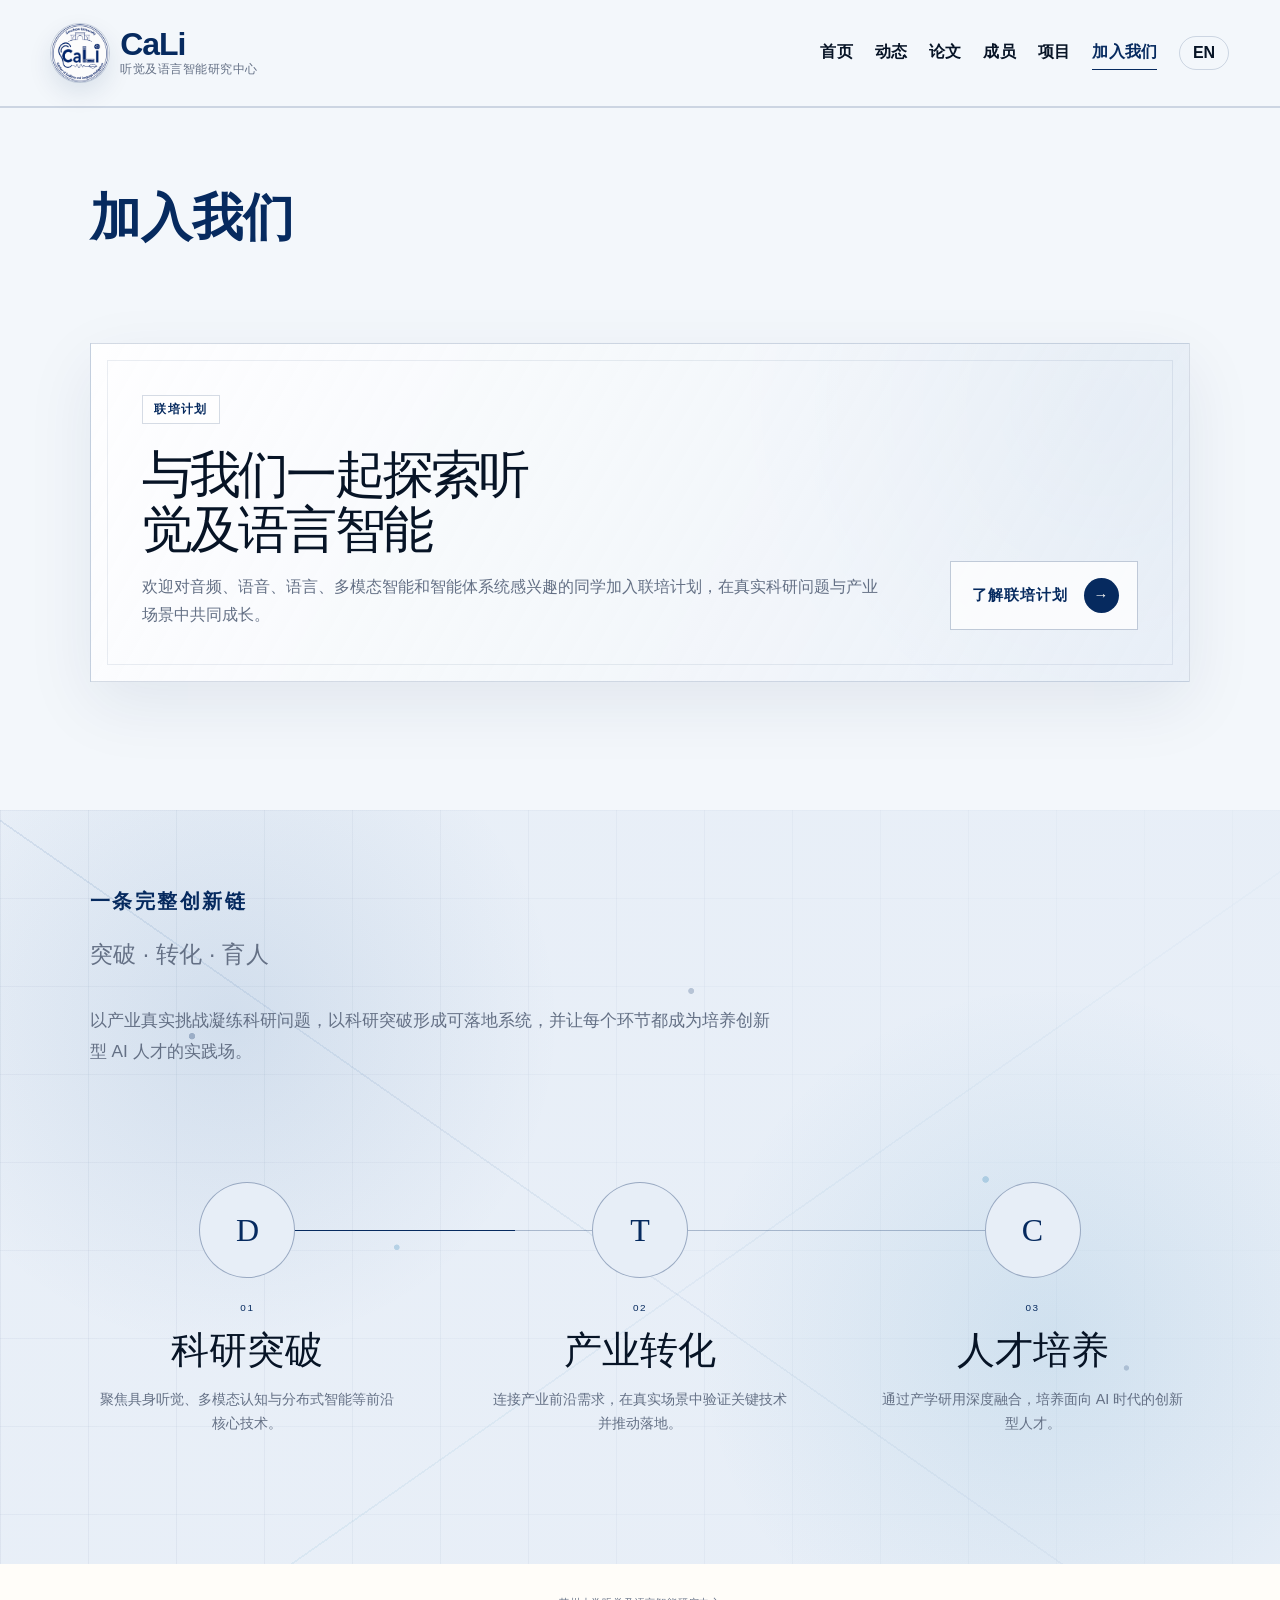
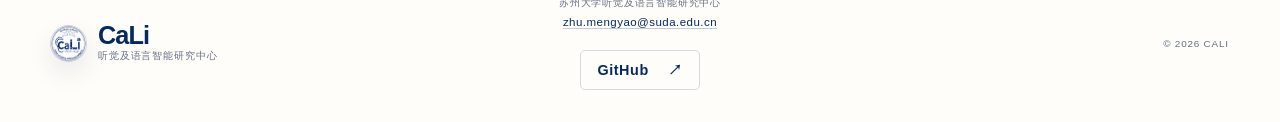
==== join.html @ c1a10d8d "Add files via upload Update CaLi website content and layout." ====
<!doctype html>
<html lang="zh-CN">
  <head>
    <meta charset="UTF-8" />
    <meta name="viewport" content="width=device-width, initial-scale=1.0" />
    <meta
      name="description"
      content="苏州大学听觉及语言智能研究中心，聚焦声音、听觉、语音、知识与认知的智能融合，建设创新科研与人才培养基地。"
    />
    <meta name="theme-color" content="#062a5f" />
    <meta property="og:title" content="CaLi | 苏州大学听觉及语言智能研究中心" />
    <meta
      property="og:description"
      content="从声音到理解和认知。"
    />
    <title>加入我们 | CaLi</title>
    <link rel="icon" type="image/png" href="assets/cali-center-logo-20260702.png" />
    <link rel="stylesheet" href="styles.css?v=20261102-join-aligned" />
    <script src="script.js?v=20261102-papers-page" defer></script>
  </head>
  <body class="content-page">
    <a class="skip-link" href="#main">Skip to content</a>

    <header class="site-header" id="top">
      <a class="brand" href="index.html" aria-label="CaLi home">
        <img class="brand-logo" src="assets/cali-center-logo-20260702.png" alt="CaLi logo" />
        <span>
          <strong>CaLi</strong>
          <small data-i18n="brand.affiliation">听觉及语言智能研究中心</small>
        </span>
      </a>

      <button class="menu-toggle" type="button" aria-expanded="false" aria-controls="site-nav">
        <span></span><span></span>
        <span class="sr-only">Open menu</span>
      </button>

      <nav class="site-nav" id="site-nav" aria-label="Primary navigation">
<a href="index.html" data-i18n="nav.home">首页</a>
<a href="news.html" data-i18n="nav.news">动态</a>
<a href="papers.html" data-i18n="nav.papers">论文</a>
<a href="members.html" data-i18n="nav.team">成员</a>
<a href="projects.html" data-i18n="nav.projects">项目</a>
<a href="join.html" aria-current="page" data-i18n="nav.partners">加入我们</a>
<button class="language-toggle" type="button" aria-label="Switch to English">EN</button></nav>
    </header>

    <main id="main">
<section class="partners join section" id="partners" aria-labelledby="join-title">
        <div class="section-heading join-page-heading"><h1 id="join-title" data-i18n="nav.partners">加入我们</h1></div>

        <div class="join-card reveal">
          <div>
            <span class="join-label" data-i18n="partners.label">联培计划</span>
            <h3 data-i18n="partners.name">与我们一起探索听觉及语言智能</h3>
            <p data-i18n="partners.body">欢迎对音频、语音、语言、多模态智能和智能体系统感兴趣的同学加入联培计划，在真实科研问题与产业场景中共同成长。</p>
          </div>
          <a class="join-button" href="joint-training.html">
            <span data-i18n="partners.cta">了解联培计划</span>
            <i aria-hidden="true">→</i>
          </a>
        </div>
      </section>
    <section class="approach section" id="approach">
        <div class="approach-intro join-approach-intro">
          
          <div>
            <p class="section-kicker reveal" data-i18n="approach.kicker">一条完整创新链</p>
            <h2 class="reveal" data-i18n="approach.title">突破 · 转化 · 育人</h2>
            <p class="reveal" data-i18n="approach.body">
              以产业真实挑战凝练科研问题，以科研突破形成可落地系统，并让每个环节都成为培养创新型 AI 人才的实践场。
            </p>
          </div>
        </div>

        <div class="process" aria-label="Research approach">
          <div class="process-line" aria-hidden="true"><span></span></div>
          <article class="process-step reveal">
            <div class="step-marker">D</div>
            <p>01</p>
            <h3 data-i18n="approach.step1Title">科研突破</h3>
            <span data-i18n="approach.step1Body">聚焦具身听觉、多模态认知与分布式智能等前沿核心技术。</span>
          </article>
          <article class="process-step reveal">
            <div class="step-marker">T</div>
            <p>02</p>
            <h3 data-i18n="approach.step2Title">产业转化</h3>
            <span data-i18n="approach.step2Body">连接产业前沿需求，在真实场景中验证关键技术并推动落地。</span>
          </article>
          <article class="process-step reveal">
            <div class="step-marker">C</div>
            <p>03</p>
            <h3 data-i18n="approach.step3Title">人才培养</h3>
            <span data-i18n="approach.step3Body">通过产学研用深度融合，培养面向 AI 时代的创新型人才。</span>
          </article>
        </div>
      </section>

      
</main>

    <footer class="site-footer">
      <a class="brand footer-brand" href="index.html" aria-label="CaLi home">
        <img class="brand-logo" src="assets/cali-center-logo-20260702.png" alt="CaLi logo" />
        <span><strong>CaLi</strong><small data-i18n="brand.affiliation">听觉及语言智能研究中心</small></span>
      </a>
      <div class="footer-contact">
        <p data-i18n="footer.copy">苏州大学听觉及语言智能研究中心</p>
        <a href="mailto:zhu.mengyao@suda.edu.cn">zhu.mengyao@suda.edu.cn</a>
        <div class="footer-social"><a class="footer-github" href="https://github.com/CaLi-Suda" target="_blank" rel="noopener noreferrer">GitHub <span aria-hidden="true">↗</span></a></div>
      </div>
      <p>© <span id="year"></span> CaLi</p>
    </footer>
  </body>
</html>
---- styles.css ----
:root {
  --ink: #071426;
  --muted: #647085;
  --paper: #f3f7fb;
  --paper-deep: #e7eef7;
  --white: #fffdf9;
  --suda: #062a5f;
  --suda-bright: #0b4a8f;
  --line: rgba(6, 42, 95, 0.16);
  --brand-font: "Arial Black", "Aptos Black", "Avenir Next Heavy", "Microsoft YaHei UI", "Microsoft YaHei", sans-serif;
  --display: "Iowan Old Style", "Palatino Linotype", "Book Antiqua", Palatino, "Noto Serif SC", serif;
  --sans: Inter, "Avenir Next", Avenir, "Noto Sans SC", "Microsoft YaHei", sans-serif;
}

* {
  box-sizing: border-box;
}

html {
  scroll-behavior: smooth;
}

body {
  margin: 0;
  overflow-x: hidden;
  color: var(--ink);
  background: var(--paper);
  font-family: var(--sans);
  -webkit-font-smoothing: antialiased;
}

body.menu-open {
  overflow: hidden;
}

a {
  color: inherit;
  text-decoration: none;
}

button,
a {
  -webkit-tap-highlight-color: transparent;
}

button {
  font: inherit;
}

.skip-link {
  position: fixed;
  z-index: 100;
  top: 1rem;
  left: 1rem;
  padding: 0.7rem 1rem;
  background: var(--white);
  transform: translateY(-200%);
}

.skip-link:focus {
  transform: translateY(0);
}

.sr-only {
  position: absolute;
  width: 1px;
  height: 1px;
  padding: 0;
  margin: -1px;
  overflow: hidden;
  clip: rect(0, 0, 0, 0);
  white-space: nowrap;
  border: 0;
}

.site-header {
  position: absolute;
  z-index: 20;
  top: 0;
  left: 0;
  display: flex;
  width: 100%;
  align-items: center;
  justify-content: space-between;
  padding: 1.5rem clamp(1.25rem, 4vw, 4.5rem);
}

.brand {
  display: inline-flex;
  align-items: center;
  gap: 0.72rem;
}

.brand-mark {
  width: 2.6rem;
  height: 2.6rem;
  fill: none;
  stroke: currentColor;
  stroke-width: 2.25;
  stroke-linecap: round;
}

.brand-logo {
  width: 2.85rem;
  height: 2.85rem;
  border-radius: 50%;
  object-fit: cover;
  box-shadow:
    0 0 0 1px rgba(6, 42, 95, 0.16),
    0 0.65rem 1.6rem rgba(6, 42, 95, 0.11);
}

.brand > span {
  display: flex;
  flex-direction: column;
  gap: 0.05rem;
}

.brand strong {
  color: var(--suda);
  font-family: var(--brand-font);
  font-size: 1.58rem;
  font-weight: 900;
  line-height: 1;
  letter-spacing: -0.035em;
}

.brand small {
  color: var(--muted);
  font-size: 0.62rem;
  letter-spacing: 0.09em;
  text-transform: uppercase;
}

.site-nav {
  display: flex;
  align-items: center;
  gap: clamp(0.85rem, 1.7vw, 1.75rem);
}

.site-nav a {
  position: relative;
  padding: 0.4rem 0;
  font-size: 0.78rem;
  letter-spacing: 0.08em;
  text-transform: uppercase;
}

.site-nav a::after {
  position: absolute;
  bottom: 0;
  left: 0;
  width: 100%;
  height: 1px;
  background: var(--suda);
  content: "";
  transform: scaleX(0);
  transform-origin: right;
  transition: transform 240ms ease;
}

.site-nav a:hover::after,
.site-nav a:focus-visible::after {
  transform: scaleX(1);
  transform-origin: left;
}

.language-toggle {
  min-width: 3.1rem;
  padding: 0.45rem 0.7rem;
  border: 1px solid var(--line);
  border-radius: 999px;
  color: var(--ink);
  background: transparent;
  cursor: pointer;
  font-size: 0.75rem;
  transition: background 180ms ease, color 180ms ease;
}

.language-toggle:hover {
  color: var(--white);
  background: var(--suda);
}

.menu-toggle {
  display: none;
  border: 0;
  background: transparent;
}

.hero {
  position: relative;
  display: grid;
  min-height: 100svh;
  grid-template-columns: minmax(0, 1.08fr) minmax(24rem, 0.92fr);
  align-items: center;
  gap: clamp(2rem, 5vw, 7rem);
  overflow: hidden;
  padding: 8.5rem clamp(1.25rem, 7vw, 8rem) 6rem;
}

.hero::before {
  position: absolute;
  inset: 0;
  z-index: -2;
  background:
    linear-gradient(90deg, transparent 49.9%, rgba(6, 42, 95, 0.065) 50%, transparent 50.1%),
    linear-gradient(rgba(6, 42, 95, 0.04) 1px, transparent 1px);
  background-size: 100% 100%, 100% 6rem;
  content: "";
}

.hero::after {
  position: absolute;
  z-index: -1;
  top: -22vw;
  right: -12vw;
  width: 65vw;
  height: 65vw;
  border-radius: 50%;
  background: radial-gradient(circle, rgba(6, 42, 95, 0.16), rgba(6, 42, 95, 0) 68%);
  content: "";
}

.eyebrow,
.section-kicker {
  margin: 0 0 1.3rem;
  color: var(--suda);
  font-size: 0.72rem;
  font-weight: 650;
  letter-spacing: 0.16em;
  line-height: 1.5;
  text-transform: uppercase;
}

.hero .eyebrow {
  max-width: 38rem;
  margin-bottom: 1.2rem;
  font-size: clamp(1.22rem, 1.6vw, 1.62rem);
  font-weight: 800;
  letter-spacing: 0.075em;
  text-transform: none;
}

html[lang="en"] .hero .eyebrow {
  max-width: 44rem;
  font-size: clamp(0.88rem, 1vw, 1.05rem);
  letter-spacing: 0.12em;
  text-transform: uppercase;
}

.hero h1 {
  max-width: 12ch;
  margin: 0;
  font-family: var(--display);
  font-size: clamp(4.3rem, 8.7vw, 9.5rem);
  font-weight: 400;
  letter-spacing: -0.058em;
  line-height: 0.82;
}

.hero h1 span,
.hero h1 em {
  display: block;
}

.hero h1 em {
  margin-left: 0.18em;
  color: var(--suda);
  font-weight: 400;
}

html[lang="zh-CN"] .hero h1 {
  max-width: 8.6em;
  font-family: "Noto Serif SC", "Songti SC", var(--display);
  font-size: clamp(3.85rem, 6.9vw, 7.8rem);
  letter-spacing: -0.08em;
  line-height: 1.03;
}

html[lang="zh-CN"] .hero h1 em {
  margin-left: 0.24em;
}

html[lang="en"] .hero h1 {
  max-width: 14ch;
  font-size: clamp(3.35rem, 6.6vw, 7.4rem);
}

.hero-intro {
  max-width: 40rem;
  margin: 2.2rem 0 0;
  color: var(--muted);
  font-family: var(--display);
  font-size: clamp(1.15rem, 1.6vw, 1.45rem);
  line-height: 1.6;
}

.hero-actions {
  display: flex;
  flex-wrap: wrap;
  gap: 0.8rem;
  margin-top: 2.4rem;
}

.button {
  display: inline-flex;
  min-height: 3.3rem;
  align-items: center;
  justify-content: space-between;
  gap: 2rem;
  padding: 0.8rem 1.2rem;
  border: 1px solid var(--suda);
  border-radius: 2px;
  font-size: 0.78rem;
  font-weight: 650;
  letter-spacing: 0.04em;
  transition: color 200ms ease, background 200ms ease, transform 200ms ease;
}

.button:hover {
  transform: translateY(-2px);
}

.button-primary {
  color: var(--white);
  background: var(--suda);
}

.button-primary:hover {
  background: var(--suda-bright);
}

.button-ghost {
  color: var(--suda);
}

.button-ghost:hover {
  color: var(--white);
  background: var(--suda);
}

.hero-visual {
  position: relative;
  aspect-ratio: 1;
  max-width: 43rem;
  border: 1px solid rgba(6, 42, 95, 0.2);
  border-radius: 50%;
  background:
    radial-gradient(circle at 48% 46%, rgba(255, 255, 255, 0.9) 0 28%, rgba(255, 255, 255, 0.15) 34%, transparent 58%),
    radial-gradient(circle at 50% 50%, rgba(6, 42, 95, 0.08), transparent 68%);
  box-shadow:
    inset 0 0 0 1px rgba(255, 255, 255, 0.62),
    0 2rem 5rem rgba(6, 42, 95, 0.12);
}

#sound-field {
  position: absolute;
  inset: -12%;
  width: 124%;
  height: 124%;
}

.visual-orbit {
  position: absolute;
  border: 1px solid rgba(6, 42, 95, 0.24);
  border-radius: 50%;
}

.orbit-one {
  inset: 15%;
  animation: orbit 18s linear infinite;
}

.orbit-one::after,
.orbit-two::after {
  position: absolute;
  top: 50%;
  left: -0.72rem;
  width: 1.35rem;
  height: 2px;
  border-radius: 999px;
  background: var(--suda);
  box-shadow: 0 0 0 0.32rem rgba(6, 42, 95, 0.08);
  content: "";
}

.orbit-two {
  inset: 30%;
  animation: orbit 12s linear infinite reverse;
}

.visual-core {
  position: absolute;
  inset: 31%;
  display: flex;
  align-items: center;
  justify-content: center;
  border-radius: 50%;
  overflow: hidden;
  color: var(--white);
  background: var(--white);
  box-shadow:
    0 1.5rem 4rem rgba(6, 42, 95, 0.22),
    0 0 0 0.45rem rgba(255, 255, 255, 0.72);
  flex-direction: column;
}

.visual-core img {
  width: 100%;
  height: 100%;
  border-radius: 50%;
  object-fit: cover;
}

.visual-core strong {
  font-family: var(--display);
  font-size: clamp(1.6rem, 3vw, 3.1rem);
  font-weight: 400;
  letter-spacing: 0.08em;
}

.visual-core span {
  opacity: 0.65;
  font-size: 0.54rem;
  letter-spacing: 0.16em;
  text-transform: uppercase;
}

.visual-label {
  position: absolute;
  z-index: 3;
  margin: 0;
  padding: 0.38rem 0.65rem;
  border: 1px solid rgba(6, 42, 95, 0.16);
  border-radius: 999px;
  color: var(--suda);
  background: rgba(255, 255, 255, 0.72);
  box-shadow: 0 0.65rem 1.4rem rgba(6, 42, 95, 0.08);
  font-size: 0.72rem;
  font-weight: 650;
  letter-spacing: 0.08em;
}

.label-a { top: 12%; left: 13%; }
.label-b { top: 20%; right: 7%; }
.label-c { right: 12%; bottom: 13%; }
.label-d { left: 10%; bottom: 19%; }

.hero-side-note {
  position: absolute;
  right: clamp(1.25rem, 3.5vw, 4rem);
  bottom: 50%;
  margin: 0;
  color: var(--muted);
  font-size: 0.6rem;
  letter-spacing: 0.13em;
  text-transform: uppercase;
  transform: translateX(50%) rotate(90deg);
}

.scroll-cue {
  position: absolute;
  bottom: 2rem;
  left: clamp(1.25rem, 7vw, 8rem);
  display: flex;
  align-items: center;
  gap: 1rem;
  color: var(--muted);
  font-size: 0.62rem;
  letter-spacing: 0.1em;
  text-transform: uppercase;
}

.scroll-cue i {
  position: relative;
  display: block;
  width: 3.5rem;
  height: 1px;
  overflow: hidden;
  background: var(--line);
}

.scroll-cue i::after {
  position: absolute;
  inset: 0;
  background: var(--suda);
  content: "";
  animation: scan 2s ease-in-out infinite;
}

.section {
  padding: clamp(5rem, 10vw, 10rem) clamp(1.25rem, 7vw, 8rem);
}

.section-index {
  color: var(--muted);
  font-size: 0.64rem;
  letter-spacing: 0.14em;
}

.statement {
  position: relative;
  display: grid;
  overflow: hidden;
  grid-template-columns: minmax(9rem, 0.3fr) minmax(0, 1fr);
  gap: 4rem;
  border-top: 1px solid var(--line);
  background:
    linear-gradient(115deg, rgba(6, 42, 95, 0.055) 0 1px, transparent 1px 21rem),
    linear-gradient(90deg, rgba(6, 42, 95, 0.035) 0 1px, transparent 1px 8rem),
    linear-gradient(0deg, rgba(6, 42, 95, 0.03) 0 1px, transparent 1px 8rem),
    var(--white);
}

.statement::before {
  position: absolute;
  inset: 0;
  content: "";
  pointer-events: none;
  background:
    linear-gradient(135deg, transparent 0 29%, rgba(6, 42, 95, 0.11) 29% 29.12%, transparent 29.12% 100%),
    linear-gradient(25deg, transparent 0 62%, rgba(11, 74, 143, 0.1) 62% 62.14%, transparent 62.14% 100%);
  opacity: 0.8;
}

.statement > * {
  position: relative;
  z-index: 1;
}

.statement > .section-index {
  color: var(--suda);
  font-size: clamp(1rem, 1.35vw, 1.35rem);
  font-weight: 700;
  letter-spacing: 0.1em;
}
.statement-content h2,
.section-heading h2,
.approach-intro h2 {
  margin: 0;
  font-family: var(--display);
  font-size: clamp(2.8rem, 5.4vw, 6.2rem);
  font-weight: 400;
  letter-spacing: -0.045em;
  line-height: 0.98;
}

.statement-content h2 {
  max-width: 18ch;
}

.statement-content > h2 {
  max-width: 42rem;
  color: var(--muted);
  font-family: var(--sans);
  font-size: clamp(1.2rem, 1.8vw, 1.9rem);
  font-weight: 500;
  letter-spacing: 0.01em;
  line-height: 1.55;
}

.statement-grid {
  max-width: 58rem;
  margin-top: 4rem;
  padding-top: 2rem;
  border-top: 1px solid var(--line);
}
.statement-grid p,
.approach-intro > div > p:last-child {
  margin: 0;
  color: var(--muted);
  font-size: clamp(1rem, 1.35vw, 1.16rem);
  line-height: 1.8;
}


html[lang="en"] .statement-grid p {
  font-size: clamp(0.92rem, 1.08vw, 1.02rem);
  line-height: 1.72;
}
.statement-highlight {
  padding: 0.08em 0.22em;
  border-radius: 0.2em;
  color: var(--suda);
  background: rgba(11, 74, 143, 0.1);
  box-shadow: inset 0 -0.08em 0 rgba(11, 74, 143, 0.28);
  font-weight: 700;
}
.research {
  position: relative;
  overflow: hidden;
  color: var(--white);
  background:
    linear-gradient(120deg, rgba(11, 74, 143, 0.14) 0 1px, transparent 1px 18rem),
    linear-gradient(90deg, rgba(182, 201, 232, 0.05) 0 1px, transparent 1px 7rem),
    linear-gradient(0deg, rgba(182, 201, 232, 0.045) 0 1px, transparent 1px 7rem),
    #0a2853;
}

.research::before {
  position: absolute;
  inset: 0;
  content: "";
  pointer-events: none;
  background:
    radial-gradient(circle at 17% 18%, rgba(182, 201, 232, 0.2) 0 0.28rem, transparent 0.3rem),
    radial-gradient(circle at 76% 22%, rgba(182, 201, 232, 0.16) 0 0.22rem, transparent 0.24rem),
    radial-gradient(circle at 88% 70%, rgba(182, 201, 232, 0.16) 0 0.24rem, transparent 0.26rem),
    linear-gradient(135deg, transparent 0 35%, rgba(182, 201, 232, 0.13) 35% 35.12%, transparent 35.12% 100%),
    linear-gradient(25deg, transparent 0 67%, rgba(182, 201, 232, 0.1) 67% 67.12%, transparent 67.12% 100%);
  opacity: 0.8;
}

.research > * {
  position: relative;
  z-index: 1;
}

.research .section-index,
.research .section-kicker {
  color: #c6d7f0;
}

.research .section-index {
  font-size: clamp(1rem, 1.35vw, 1.35rem);
  font-weight: 700;
  letter-spacing: 0.1em;
}

.research .section-index span {
  font-size: clamp(1.18rem, 1.85vw, 1.75rem);
}

.section-heading {
  display: grid;
  grid-template-columns: minmax(9rem, 0.3fr) minmax(0, 1fr);
  gap: 4rem;
}

.section-heading h2 {
  max-width: 13ch;
}

.research .section-heading h2 {
  max-width: 34rem;
  color: rgba(255, 255, 255, 0.78);
  font-family: var(--sans);
  font-size: clamp(1.2rem, 1.8vw, 1.9rem);
  font-weight: 500;
  letter-spacing: 0.01em;
  line-height: 1.55;
}

.approach-intro h2 {
  max-width: 42rem;
  color: var(--muted);
  font-family: var(--sans);
  font-size: clamp(1.2rem, 1.8vw, 1.9rem);
  font-weight: 500;
  letter-spacing: 0.01em;
  line-height: 1.55;
}

.research-list {
  display: grid;
  grid-template-columns: repeat(4, 1fr);
  margin-top: clamp(4rem, 8vw, 8rem);
  border-top: 1px solid rgba(255, 255, 255, 0.2);
}

.research-card {
  position: relative;
  min-height: 34rem;
  padding: 2rem clamp(1.2rem, 1.8vw, 2rem) 2.5rem;
  border-right: 1px solid rgba(255, 255, 255, 0.2);
  transition: background 300ms ease;
}

.research-card:last-child {
  border-right: 0;
}

.research-card:hover {
  background: #0d3975;
}

.card-number {
  color: #9fb8dc;
  font-size: 0.65rem;
  letter-spacing: 0.15em;
}

.card-icon {
  display: flex;
  height: 10rem;
  align-items: center;
  justify-content: center;
  margin: 2rem 0;
}

.wave-icon {
  gap: 0.5rem;
}

.wave-icon i {
  width: 2px;
  height: 2rem;
  background: #b6c9e8;
  animation: equalize 1.3s ease-in-out infinite alternate;
}

.wave-icon i:nth-child(2) { height: 4rem; animation-delay: -0.35s; }
.wave-icon i:nth-child(3) { height: 7rem; animation-delay: -0.7s; }
.wave-icon i:nth-child(4) { height: 4rem; animation-delay: -0.15s; }
.wave-icon i:nth-child(5) { height: 2rem; animation-delay: -0.5s; }

.language-icon {
  gap: 0.3rem;
  font-family: var(--display);
  font-size: 3rem;
}

.language-icon span {
  display: flex;
  width: 4.5rem;
  height: 4.5rem;
  align-items: center;
  justify-content: center;
  border: 1px solid rgba(255, 255, 255, 0.3);
  border-radius: 50%;
  margin-left: -0.8rem;
  background: rgba(255, 255, 255, 0.03);
}

.human-icon {
  position: relative;
}

.human-icon span {
  position: absolute;
  width: 5.4rem;
  height: 5.4rem;
  border: 1px solid #b6c9e8;
  border-radius: 50%;
}

.human-icon span:nth-child(2) { transform: translate(-2.3rem, 2rem); }
.human-icon span:nth-child(3) { transform: translate(2.3rem, 2rem); }

.compute-icon {
  display: grid;
  grid-template-columns: repeat(3, 1.25rem);
  grid-template-rows: repeat(3, 1.25rem);
  gap: 0.55rem;
}

.compute-icon span {
  border: 1px solid #b6c9e8;
  background: rgba(182, 201, 232, 0.08);
  animation: compute-pulse 2.4s ease-in-out infinite;
}

.compute-icon span:nth-child(2n) { animation-delay: -0.6s; }
.compute-icon span:nth-child(3n) { animation-delay: -1.2s; }
.compute-icon span:nth-child(5) { background: #b6c9e8; }

.research-card h3 {
  margin: 0 0 1rem;
  font-family: var(--display);
  font-size: clamp(2rem, 2.5vw, 3rem);
  font-weight: 400;
}

.research-card > p {
  min-height: 6.5rem;
  margin: 0;
  color: rgba(255, 255, 255, 0.66);
  font-size: 0.93rem;
  line-height: 1.7;
}

.research-card ul {
  display: flex;
  flex-wrap: wrap;
  gap: 0.45rem;
  padding: 0;
  margin: 1.6rem 0 0;
  list-style: none;
}

.research-card li {
  padding: 0.38rem 0.6rem;
  border: 1px solid rgba(255, 255, 255, 0.22);
  border-radius: 999px;
  color: rgba(255, 255, 255, 0.68);
  font-size: 0.62rem;
  letter-spacing: 0.04em;
}

.team {
  padding-top: clamp(4.5rem, 7vw, 7rem);
  border-top: 1px solid var(--line);
  background: var(--white);
}

.team .section-index {
  color: var(--suda);
  font-size: clamp(1rem, 1.35vw, 1.35rem);
  font-weight: 700;
  letter-spacing: 0.1em;
}

.team .section-index span {
  font-size: clamp(1.18rem, 1.85vw, 1.75rem);
}

.team .section-kicker {
  font-size: clamp(0.95rem, 1.35vw, 1.3rem);
  font-weight: 800;
  letter-spacing: 0.12em;
}

.team .section-heading h2 {
  max-width: 58rem;
}

.team .section-heading .team-statement {
  max-width: 42rem;
  color: var(--muted);
  font-family: var(--sans);
  font-size: clamp(1.2rem, 1.8vw, 1.9rem);
  font-weight: 500;
  letter-spacing: 0.01em;
  line-height: 1.55;
}

.team-roster {
  display: grid;
  gap: clamp(4rem, 7vw, 6.5rem);
  margin-top: clamp(3.5rem, 6vw, 6rem);
}

.team-profile {
  display: grid;
  grid-template-columns: minmax(13rem, 0.22fr) minmax(0, 1fr);
  gap: clamp(2.2rem, 5vw, 5rem);
  align-items: center;
  padding-bottom: clamp(3rem, 5vw, 4.5rem);
  border-bottom: 1px solid var(--line);
}

.team-profile:last-child {
  padding-bottom: 0;
  border-bottom: 0;
}

.team-person {
  display: grid;
  justify-items: center;
  text-align: center;
}

.team-photo {
  width: clamp(10.5rem, 17vw, 18rem);
  aspect-ratio: 1;
  border-radius: 50%;
  object-fit: cover;
  background: var(--paper-deep);
  box-shadow: 0 1rem 2.5rem rgba(6, 42, 95, 0.1);
}

.team-person h3 {
  margin: 1.5rem 0 0;
  color: var(--ink);
  font-family: "Noto Serif SC", var(--display);
  font-size: clamp(1.8rem, 3vw, 3.1rem);
  font-weight: 500;
  letter-spacing: -0.04em;
  line-height: 1.08;
}

.team-person p {
  margin: 0.35rem 0 0;
  color: var(--ink);
  font-size: clamp(1.05rem, 1.4vw, 1.35rem);
  letter-spacing: 0.02em;
}

.team-bio {
  min-width: 0;
  color: #243951;
  font-size: clamp(0.9rem, 1.03vw, 1.02rem);
  line-height: 1.85;
}

.team-bio p {
  margin: 0;
}

.team-bio a {
  color: var(--suda-bright);
  border-bottom: 1px solid rgba(11, 74, 143, 0.35);
  overflow-wrap: anywhere;
}

.team-links {
  margin-top: 0.25rem !important;
}

.team-title-line {
  margin-bottom: 1.5rem !important;
  color: var(--suda);
  font-size: clamp(1.35rem, 2vw, 2rem);
  font-weight: 750;
  line-height: 1.3;
}

.team-facts {
  display: grid;
  gap: 0.35rem;
  margin: 0 0 1.4rem;
}

.team-facts div {
  display: flex;
  gap: 0.6rem;
}

.team-facts dt,
.team-facts dd {
  margin: 0;
}

.team-facts dt::after {
  content: "：";
}

.team-honors {
  display: grid;
  gap: 0.25rem;
  padding: 0;
  margin: 0 0 2rem;
  list-style: none;
}

.team-honors li::before {
  content: "•";
  margin-right: 0.25rem;
  color: var(--suda);
  font-weight: 900;
}

.team-bio h4 {
  margin: 2rem 0 0.55rem;
  color: var(--ink);
  font-size: clamp(1.05rem, 1.35vw, 1.3rem);
  font-weight: 750;
}

.team-photo-placeholder {
  display: flex;
  align-items: center;
  justify-content: center;
  color: rgba(6, 42, 95, 0.55);
  background:
    linear-gradient(145deg, rgba(255, 255, 255, 0.92), rgba(231, 238, 247, 0.75)),
    radial-gradient(circle at 70% 18%, rgba(11, 74, 143, 0.16), transparent 38%);
  font-family: "Noto Serif SC", var(--display);
  font-size: clamp(3rem, 6vw, 5.5rem);
}

.team-profile-empty {
  align-items: center;
  opacity: 0.82;
}

.team-pending {
  color: var(--muted);
  font-size: clamp(1.2rem, 1.8vw, 1.8rem);
}

.industry-mentors {
  margin-top: clamp(4rem, 7vw, 6.5rem);
  padding-top: clamp(3rem, 5vw, 4.5rem);
  border-top: 1px solid var(--line);
}

.industry-heading {
  display: grid;
  grid-template-columns: minmax(9rem, 0.22fr) minmax(0, 1fr);
  gap: clamp(2rem, 5vw, 5rem);
  align-items: end;
  margin-bottom: clamp(2.2rem, 4vw, 3.6rem);
}

.industry-heading .section-kicker {
  margin-bottom: 0;
}

.industry-heading h3 {
  margin: 0;
  color: var(--suda);
  font-family: var(--sans);
  font-size: clamp(0.95rem, 1.35vw, 1.3rem);
  font-weight: 800;
  letter-spacing: 0.12em;
  line-height: 1.25;
}

.mentor-grid {
  display: grid;
  grid-template-columns: repeat(2, minmax(0, 1fr));
  gap: 1px;
  background: var(--line);
  border: 1px solid var(--line);
}

.mentor-card {
  display: grid;
  min-width: 0;
  grid-template-columns: 5.4rem minmax(0, 1fr);
  gap: 1rem;
  align-items: start;
  padding: clamp(1.1rem, 1.7vw, 1.5rem);
  background:
    linear-gradient(145deg, rgba(255, 255, 255, 0.96), rgba(243, 247, 251, 0.72));
}

.mentor-card img {
  width: 5.4rem;
  aspect-ratio: 1;
  border-radius: 50%;
  object-fit: cover;
  background: var(--paper-deep);
  box-shadow: 0 0.65rem 1.4rem rgba(6, 42, 95, 0.09);
}

.mentor-card h4 {
  margin: 0;
  color: var(--ink);
  font-family: "Noto Serif SC", var(--display);
  font-size: clamp(1.25rem, 1.55vw, 1.55rem);
  font-weight: 500;
  letter-spacing: -0.025em;
  line-height: 1.12;
}

.mentor-role {
  width: fit-content;
  margin: 0.42rem 0 0.65rem;
  padding: 0.16rem 0.48rem;
  border: 1px solid rgba(11, 74, 143, 0.16);
  color: var(--suda);
  background: rgba(11, 74, 143, 0.06);
  font-size: 0.72rem;
  font-weight: 700;
  line-height: 1.45;
}

.mentor-card p:not(.mentor-role) {
  margin: 0;
  color: var(--muted);
  font-size: clamp(0.82rem, 0.95vw, 0.92rem);
  line-height: 1.68;
}

.approach {
  position: relative;
  overflow: hidden;
  background:
    radial-gradient(circle at 18% 28%, rgba(11, 74, 143, 0.1), transparent 28%),
    radial-gradient(circle at 82% 70%, rgba(33, 123, 177, 0.12), transparent 30%),
    linear-gradient(135deg, rgba(231, 238, 247, 0.86), var(--paper-deep));
}

.approach::before,
.approach::after {
  position: absolute;
  inset: 0;
  pointer-events: none;
  content: "";
}

.approach::before {
  background:
    linear-gradient(90deg, rgba(6, 42, 95, 0.07) 1px, transparent 1px),
    linear-gradient(rgba(6, 42, 95, 0.055) 1px, transparent 1px),
    linear-gradient(35deg, transparent 0 45%, rgba(11, 74, 143, 0.13) 45% 45.12%, transparent 45.12% 100%),
    linear-gradient(145deg, transparent 0 58%, rgba(33, 123, 177, 0.12) 58% 58.12%, transparent 58.12% 100%);
  background-size: 5.5rem 5.5rem, 5.5rem 5.5rem, 100% 100%, 100% 100%;
  mask-image: linear-gradient(90deg, rgba(0, 0, 0, 0.72), rgba(0, 0, 0, 0.18));
}

.approach::after {
  background:
    radial-gradient(circle at 15% 30%, rgba(6, 42, 95, 0.28) 0 0.18rem, transparent 0.22rem),
    radial-gradient(circle at 31% 58%, rgba(33, 123, 177, 0.24) 0 0.15rem, transparent 0.2rem),
    radial-gradient(circle at 54% 24%, rgba(6, 42, 95, 0.22) 0 0.16rem, transparent 0.21rem),
    radial-gradient(circle at 77% 49%, rgba(33, 123, 177, 0.25) 0 0.18rem, transparent 0.23rem),
    radial-gradient(circle at 88% 74%, rgba(6, 42, 95, 0.2) 0 0.14rem, transparent 0.19rem);
}

.approach > * {
  position: relative;
  z-index: 1;
}
.approach-intro {
  display: grid;
  grid-template-columns: minmax(9rem, 0.3fr) minmax(0, 1fr);
  gap: 4rem;
}

.approach .section-index {
  color: var(--suda);
  font-size: clamp(1.08rem, 1.55vw, 1.55rem);
  font-weight: 750;
  letter-spacing: 0.1em;
}

.approach .section-index span {
  font-size: clamp(1.25rem, 2vw, 2rem);
}

.approach .section-kicker {
  font-size: clamp(1.02rem, 1.55vw, 1.48rem);
  font-weight: 800;
  letter-spacing: 0.13em;
}

.approach-intro h2 {
  margin-bottom: 2rem;
}

.approach-intro > div > p:last-child {
  max-width: 43rem;
}

.process {
  position: relative;
  display: grid;
  grid-template-columns: repeat(3, 1fr);
  gap: clamp(2rem, 6vw, 6rem);
  margin-top: clamp(5rem, 9vw, 9rem);
}

.process-line {
  position: absolute;
  top: 3rem;
  right: 16.66%;
  left: 16.66%;
  height: 1px;
  background: rgba(6, 42, 95, 0.28);
}

.process-line span {
  display: block;
  width: 33%;
  height: 100%;
  background: var(--suda);
  animation: process 5s ease-in-out infinite;
}

.process-step {
  position: relative;
  text-align: center;
}

.step-marker {
  position: relative;
  z-index: 1;
  display: flex;
  width: 6rem;
  height: 6rem;
  align-items: center;
  justify-content: center;
  border: 1px solid rgba(6, 42, 95, 0.35);
  border-radius: 50%;
  margin: 0 auto 1.5rem;
  color: var(--suda);
  background: var(--paper-deep);
  font-family: var(--display);
  font-size: 2rem;
}

.process-step > p {
  margin: 0 0 0.7rem;
  color: var(--suda);
  font-size: 0.62rem;
  letter-spacing: 0.16em;
}

.process-step h3 {
  margin: 0 0 0.8rem;
  font-family: var(--display);
  font-size: clamp(2rem, 3vw, 3rem);
  font-weight: 400;
}

.process-step > span {
  display: block;
  max-width: 19rem;
  margin: 0 auto;
  color: var(--muted);
  font-size: 0.9rem;
  line-height: 1.65;
}

.partners {
  padding-top: clamp(4.5rem, 7vw, 7rem);
  border-top: 1px solid var(--line);
  background: var(--paper);
}

.partners .section-index {
  color: var(--suda);
  font-size: clamp(1.08rem, 1.55vw, 1.55rem);
  font-weight: 750;
  letter-spacing: 0.1em;
}

.partners .section-index span {
  font-size: clamp(1.25rem, 2vw, 2rem);
}

.partners .section-kicker {
  font-size: clamp(1.02rem, 1.55vw, 1.48rem);
  font-weight: 800;
  letter-spacing: 0.13em;
}

.join-card {
  position: relative;
  display: grid;
  grid-template-columns: minmax(0, 1fr) auto;
  gap: clamp(2rem, 5vw, 5rem);
  align-items: end;
  margin-top: clamp(3.5rem, 7vw, 6rem);
  padding: clamp(2rem, 4vw, 3.5rem);
  border: 1px solid rgba(6, 42, 95, 0.16);
  background:
    linear-gradient(120deg, rgba(255, 255, 255, 0.94), rgba(231, 238, 247, 0.72)),
    radial-gradient(circle at 92% 18%, rgba(11, 74, 143, 0.13), transparent 34%);
  box-shadow: 0 1.4rem 4rem rgba(6, 42, 95, 0.08);
}

.join-card::before {
  position: absolute;
  inset: 1rem;
  border: 1px solid rgba(6, 42, 95, 0.08);
  pointer-events: none;
  content: "";
}

.join-label {
  display: inline-flex;
  width: fit-content;
  align-items: center;
  padding: 0.38rem 0.72rem;
  border: 1px solid rgba(6, 42, 95, 0.16);
  color: var(--suda);
  background: rgba(255, 255, 255, 0.68);
  font-size: 0.72rem;
  font-weight: 750;
  letter-spacing: 0.12em;
}

.join-card h3 {
  max-width: 16ch;
  margin: 1.5rem 0 1rem;
  color: var(--ink);
  font-family: "Noto Serif SC", var(--display);
  font-size: clamp(2.1rem, 4vw, 4.8rem);
  font-weight: 500;
  letter-spacing: -0.055em;
  line-height: 1.06;
}

.join-card p {
  max-width: 48rem;
  margin: 0;
  color: var(--muted);
  font-size: clamp(1rem, 1.25vw, 1.12rem);
  line-height: 1.78;
}

.join-button {
  position: relative;
  z-index: 1;
  display: inline-flex;
  min-width: 11.5rem;
  align-items: center;
  justify-content: space-between;
  gap: 1rem;
  padding: 1rem 1.15rem 1rem 1.35rem;
  border: 1px solid rgba(6, 42, 95, 0.24);
  color: var(--suda);
  background: rgba(255, 255, 255, 0.76);
  font-size: 0.92rem;
  font-weight: 750;
  letter-spacing: 0.06em;
  transition: border-color 220ms ease, background 220ms ease, transform 220ms ease, box-shadow 220ms ease;
}

.join-button i {
  display: flex;
  width: 2.2rem;
  height: 2.2rem;
  align-items: center;
  justify-content: center;
  border-radius: 50%;
  color: var(--white);
  background: var(--suda);
  font-style: normal;
  line-height: 1;
}

.join-button:hover {
  border-color: rgba(6, 42, 95, 0.42);
  background: var(--white);
  box-shadow: 0 1rem 2.8rem rgba(6, 42, 95, 0.11);
  transform: translateY(-2px);
}
.site-footer {
  display: grid;
  grid-template-columns: 1fr auto 1fr;
  align-items: center;
  gap: 2rem;
  padding: 2rem clamp(1.25rem, 4vw, 4.5rem);
  background: var(--white);
}

.site-footer p {
  margin: 0;
  color: var(--muted);
  font-size: 0.62rem;
  letter-spacing: 0.08em;
  text-transform: uppercase;
}

.footer-contact {
  display: grid;
  gap: 0.35rem;
  justify-items: center;
  text-align: center;
}

.footer-contact a {
  color: var(--suda);
  font-size: 0.72rem;
  letter-spacing: 0.04em;
  border-bottom: 1px solid rgba(6, 42, 95, 0.24);
}

.site-footer > p:last-child {
  justify-self: end;
}

.footer-brand .brand-mark {
  width: 2rem;
  height: 2rem;
}

.footer-brand .brand-logo {
  width: 2.2rem;
  height: 2.2rem;
}

.reveal {
  opacity: 0;
  transform: translateY(1.5rem);
  transition: opacity 700ms ease, transform 700ms cubic-bezier(0.2, 0.65, 0.3, 1);
}

.reveal.is-visible {
  opacity: 1;
  transform: translateY(0);
}

.hero .reveal {
  opacity: 1;
  transform: none;
  transition: none;
  animation: hero-enter 750ms cubic-bezier(0.2, 0.65, 0.3, 1) both;
}

.hero .hero-intro { animation-delay: 90ms; }
.hero .hero-actions { animation-delay: 180ms; }

@keyframes orbit {
  to { transform: rotate(360deg); }
}

@keyframes hero-enter {
  from { opacity: 0; transform: translateY(1.25rem); }
  to { opacity: 1; transform: translateY(0); }
}

@keyframes scan {
  0% { transform: translateX(-105%); }
  55%, 100% { transform: translateX(105%); }
}

@keyframes equalize {
  to { transform: scaleY(0.35); }
}

@keyframes process {
  0%, 15% { transform: translateX(0); }
  45%, 60% { transform: translateX(100%); }
  90%, 100% { transform: translateX(200%); }
}

@keyframes compute-pulse {
  50% { opacity: 0.25; transform: scale(0.72); }
}

@media (max-width: 980px) {
  .hero {
    min-height: auto;
    grid-template-columns: 1fr;
    padding-top: 10rem;
  }

  .hero-copy {
    position: relative;
    z-index: 2;
  }

  .hero-visual {
    width: min(100%, 36rem);
    margin: 0 auto;
  }

  .hero-side-note {
    display: none;
  }

  .research-list {
    grid-template-columns: 1fr;
  }


  .research-card {
    display: grid;
    min-height: 0;
    grid-template-columns: 3rem 10rem 1fr;
    column-gap: 2rem;
    border-right: 0;
    border-bottom: 1px solid rgba(255, 255, 255, 0.2);
  }

  .research-card:last-child {
    border-bottom: 0;
  }

  .card-number { grid-column: 1; grid-row: 1 / 4; }
  .card-icon { grid-column: 2; grid-row: 1 / 4; margin: 0; }
  .research-card h3,
  .research-card > p,
  .research-card ul { grid-column: 3; }
  .research-card > p { min-height: auto; }
}

@media (max-width: 900px) {
  .site-header {
    position: absolute;
    padding: 1rem 1.25rem;
  }

  .menu-toggle {
    position: fixed;
    top: 1rem;
    right: 1.25rem;
    z-index: 22;
    display: flex;
    width: 2.8rem;
    height: 2.8rem;
    align-items: center;
    justify-content: center;
    border: 1px solid var(--line);
    border-radius: 50%;
    background: rgba(245, 241, 234, 0.88);
    backdrop-filter: blur(8px);
    cursor: pointer;
    flex-direction: column;
    gap: 0.45rem;
  }

  .menu-toggle span:not(.sr-only) {
    width: 1.5rem;
    height: 1px;
    background: currentColor;
    transition: transform 200ms ease;
  }

  .menu-toggle[aria-expanded="true"] span:first-child {
    transform: translateY(0.23rem) rotate(45deg);
  }

  .menu-toggle[aria-expanded="true"] span:nth-child(2) {
    transform: translateY(-0.23rem) rotate(-45deg);
  }

  .site-nav {
    position: fixed;
    z-index: 21;
    inset: 0;
    display: flex;
    visibility: hidden;
    align-items: flex-start;
    justify-content: center;
    padding: 7rem 2rem 2rem;
    opacity: 0;
    background: var(--paper);
    transition: opacity 200ms ease, visibility 200ms ease;
    flex-direction: column;
  }

  .site-nav.is-open {
    visibility: visible;
    opacity: 1;
  }

  .site-nav a {
    font-family: var(--display);
    font-size: 2.3rem;
    letter-spacing: -0.02em;
    text-transform: none;
  }

  .language-toggle {
    margin-top: 1rem;
  }

  .hero {
    gap: 3.5rem;
    padding: 8rem 1.25rem 5.5rem;
  }

  .hero h1 {
    max-width: 100%;
    font-size: clamp(3.15rem, 13.2vw, 4rem);
    letter-spacing: -0.045em;
  }

  html[lang="zh-CN"] .hero h1 {
    max-width: 100%;
    font-size: clamp(3.15rem, 11.8vw, 4.45rem);
    line-height: 1.05;
  }

  .hero h1 em {
    margin-left: 0;
  }

  .hero .eyebrow {
    max-width: 34ch;
    font-size: 0.94rem;
  }

  .hero-visual {
    width: 88vw;
  }

  .scroll-cue {
    display: none;
  }

  .section {
    padding: 5rem 1.25rem;
  }

  .statement,
  .section-heading,
  .approach-intro {
    grid-template-columns: 1fr;
    gap: 2rem;
  }

  .statement-grid {
    margin-top: 3rem;
  }

  .research-list {
    margin-top: 3rem;
  }

  .team-roster {
    gap: 3.5rem;
    margin-top: 3rem;
  }

  .team-profile {
    grid-template-columns: 1fr;
    gap: 1.5rem;
    align-items: start;
  }

  .team-person {
    justify-items: start;
    text-align: left;
  }

  .team-photo {
    width: min(62vw, 15rem);
  }

  .team-bio {
    font-size: 0.9rem;
    line-height: 1.72;
  }

  .team-facts div {
    flex-wrap: wrap;
  }


  .industry-heading {
    grid-template-columns: 1fr;
    gap: 0.8rem;
  }

  .mentor-grid {
    grid-template-columns: 1fr;
  }

  .mentor-card {
    grid-template-columns: 4.6rem minmax(0, 1fr);
  }

  .mentor-card img {
    width: 4.6rem;
  }  .research-card {
    display: block;
    padding: 2rem 0;
  }

  .card-icon {
    height: 9rem;
    margin: 1rem 0;
  }

  .research-card > p {
    max-width: 32rem;
  }

  .process {
    grid-template-columns: 1fr;
    gap: 3.5rem;
  }

  .process-line {
    display: none;
  }

  #sound-field {
    max-width: 100%;
  }
  .join-card {
    grid-template-columns: minmax(0, 1fr);
  }

  .join-card h3,
  .join-card p {
    max-width: 100%;
    min-width: 0;
    overflow-wrap: anywhere;
  }

  .join-button {
    width: fit-content;
  }

  .site-footer {
    grid-template-columns: 1fr;
  }

  .site-footer > p:last-child {
    justify-self: start;
  }

  .footer-contact {
    justify-items: start;
    text-align: left;
  }
}

@media (max-width: 1200px) {
  .site-header {
    padding: 1rem 1.25rem;
  }

  .menu-toggle {
    position: fixed;
    z-index: 22;
    top: 1rem;
    right: 1.25rem;
    display: flex !important;
    visibility: visible !important;
    opacity: 1 !important;
    width: 2.8rem;
    height: 2.8rem;
    align-items: center;
    justify-content: center;
    border: 1px solid var(--line);
    border-radius: 50%;
    color: var(--ink);
    background: rgba(245, 241, 234, 0.9);
    backdrop-filter: blur(8px);
    cursor: pointer;
    flex-direction: column;
    gap: 0.45rem;
  }

  .menu-toggle span:not(.sr-only) {
    width: 1.5rem;
    height: 1px;
    background: currentColor;
    transition: transform 200ms ease;
  }

  .menu-toggle[aria-expanded="true"] span:first-child {
    transform: translateY(0.23rem) rotate(45deg);
  }

  .menu-toggle[aria-expanded="true"] span:nth-child(2) {
    transform: translateY(-0.23rem) rotate(-45deg);
  }

  .site-nav {
    position: fixed;
    z-index: 21;
    inset: 0;
    display: flex;
    visibility: hidden;
    align-items: flex-start;
    justify-content: center;
    padding: 7rem 2rem 2rem;
    opacity: 0;
    background: var(--paper);
    transition: opacity 200ms ease, visibility 200ms ease;
    flex-direction: column;
  }

  .site-nav.is-open {
    visibility: visible;
    opacity: 1;
  }

  .site-nav a {
    font-family: var(--display);
    font-size: 2.3rem;
    letter-spacing: -0.02em;
    text-transform: none;
  }

  .language-toggle {
    margin-top: 1rem;
  }
}

@media (prefers-reduced-motion: reduce) {
  html { scroll-behavior: auto; }
  *, *::before, *::after {
    scroll-behavior: auto !important;
    animation-duration: 0.01ms !important;
    animation-iteration-count: 1 !important;
    transition-duration: 0.01ms !important;
  }
}

.training-page {
  background:
    radial-gradient(circle at 18% 10%, rgba(11, 74, 143, 0.08), transparent 28rem),
    var(--paper);
}

.training-header {
  position: relative;
  background: rgba(243, 247, 251, 0.88);
  backdrop-filter: blur(10px);
}

.training-hero {
  padding-top: clamp(2.5rem, 5vw, 4.5rem);
  padding-bottom: clamp(3rem, 5vw, 5rem);
  background:
    radial-gradient(circle at 82% 18%, rgba(11, 74, 143, 0.08), transparent 26rem),
    linear-gradient(135deg, rgba(231, 238, 247, 0.5), rgba(255, 253, 249, 0.78));
}

.training-frame {
  max-width: 74rem;
  margin: 0 auto;
}

.training-frame-inner {
  display: grid;
  grid-template-columns: minmax(0, 1fr) auto;
  gap: clamp(2rem, 5vw, 4rem);
  align-items: end;
  padding: 0;
}

.training-label,
.training-section-kicker {
  display: inline-flex;
  width: fit-content;
  margin: 0 0 1.7rem;
  padding: 0.48rem 0.82rem;
  border: 1px solid rgba(6, 42, 95, 0.18);
  color: var(--suda);
  background: rgba(255, 255, 255, 0.52);
  font-size: 0.76rem;
  font-weight: 800;
  letter-spacing: 0.12em;
}

.training-copy h1 {
  max-width: 12ch;
  margin: 0;
  color: var(--ink);
  font-family: "Noto Serif SC", var(--display);
  font-size: clamp(2.7rem, 5vw, 5.4rem);
  font-weight: 500;
  letter-spacing: -0.055em;
  line-height: 1.06;
}

.training-copy p:last-child {
  max-width: 48rem;
  margin: 1.6rem 0 0;
  color: #4f5f76;
  font-size: clamp(1rem, 1.25vw, 1.18rem);
  line-height: 1.8;
}

.training-hero-cta,
.training-mail {
  display: inline-flex;
  align-items: center;
  justify-content: space-between;
  gap: 1.5rem;
  min-width: 15rem;
  padding: 1.35rem 1.35rem 1.35rem 1.6rem;
  border: 1px solid rgba(6, 42, 95, 0.2);
  color: var(--suda);
  background: rgba(255, 255, 255, 0.78);
  font-size: 1rem;
  font-weight: 800;
  letter-spacing: 0.04em;
  transition: transform 220ms ease, box-shadow 220ms ease, background 220ms ease;
}

.training-hero-cta i,
.training-mail i {
  display: flex;
  width: 2.55rem;
  height: 2.55rem;
  align-items: center;
  justify-content: center;
  border-radius: 50%;
  color: var(--white);
  background: var(--suda);
  font-style: normal;
}

.training-hero-cta:hover,
.training-mail:hover {
  background: var(--white);
  box-shadow: 0 1.2rem 3rem rgba(6, 42, 95, 0.12);
  transform: translateY(-2px);
}

.training-section,
.training-apply {
  max-width: 86rem;
  margin: 0 auto;
  padding: clamp(4rem, 7vw, 7rem) clamp(1.25rem, 4vw, 4.5rem);
}

.training-section h2,
.training-apply h2 {
  max-width: 16ch;
  margin: 0 0 clamp(2rem, 4vw, 3rem);
  font-family: "Noto Serif SC", var(--display);
  font-size: clamp(2.25rem, 4.5vw, 5rem);
  font-weight: 500;
  letter-spacing: -0.055em;
  line-height: 1.08;
}

.training-band {
  max-width: none;
  background:
    radial-gradient(circle at 15% 16%, rgba(11, 74, 143, 0.09), transparent 28rem),
    linear-gradient(135deg, rgba(231, 238, 247, 0.72), rgba(255, 253, 249, 0.5));
}

.training-band > * {
  max-width: 86rem;
  margin-left: auto;
  margin-right: auto;
}

.training-target-grid,
.training-direction-grid,
.training-mentor-grid,
.training-growth-grid {
  display: grid;
  gap: 1px;
  background: var(--line);
  border: 1px solid var(--line);
}

.training-target-grid {
  grid-template-columns: repeat(3, minmax(0, 1fr));
}

.training-direction-grid {
  grid-template-columns: repeat(4, minmax(0, 1fr));
}

.training-mentor-grid {
  grid-template-columns: repeat(3, minmax(0, 1fr));
}

.training-growth-grid {
  grid-template-columns: repeat(2, minmax(0, 1fr));
}

.training-target-grid article,
.training-direction-grid article,
.training-mentor-grid article,
.training-growth-grid article {
  min-width: 0;
  padding: clamp(1.6rem, 3vw, 2.4rem);
  background: rgba(255, 253, 249, 0.9);
}


.training-direction-grid article {
  display: flex;
  flex-direction: column;
  min-height: 100%;
}
.training-target-grid span,
.track-index {
  color: var(--suda);
  font-family: var(--display);
  font-size: clamp(2rem, 3vw, 3.1rem);
  line-height: 1;
}

.training-target-grid h3,
.training-direction-grid h3,
.training-mentor-grid h3,
.training-resource-list h3 {
  margin: 1.2rem 0 0.8rem;
  color: var(--ink);
  font-size: clamp(1.15rem, 1.6vw, 1.45rem);
  line-height: 1.35;
}

.training-target-grid p,
.training-mentor-grid p,
.training-resource-list p,
.training-apply p {
  margin: 0;
  color: var(--muted);
  font-size: 0.98rem;
  line-height: 1.75;
}

.training-direction-grid ul {
  display: grid;
  gap: 0.5rem;
  padding: 0;
  margin: 0;
  color: var(--muted);
  font-size: 0.92rem;
  line-height: 1.6;
  list-style: none;
}

.training-direction-grid li::before {
  content: "";
  display: inline-block;
  width: 0.38rem;
  height: 0.38rem;
  border-radius: 50%;
  margin-right: 0.55rem;
  background: var(--suda);
  vertical-align: 0.1em;
}

.training-resource-layout {
  display: grid;
  grid-template-columns: minmax(15rem, 0.75fr) minmax(0, 1.25fr);
  gap: clamp(1.6rem, 4vw, 3.2rem);
  align-items: center;
}

.resource-visual {
  position: relative;
  display: grid;
  min-height: clamp(16rem, 28vw, 20rem);
  place-items: center;
  border: 1px solid rgba(6, 42, 95, 0.18);
  background:
    radial-gradient(circle at 50% 50%, rgba(6, 42, 95, 0.12), transparent 45%),
    linear-gradient(90deg, rgba(6, 42, 95, 0.06) 1px, transparent 1px),
    linear-gradient(rgba(6, 42, 95, 0.05) 1px, transparent 1px);
  background-size: auto, 3.4rem 3.4rem, 3.4rem 3.4rem;
  overflow: hidden;
}

.resource-visual::before,
.resource-visual::after {
  position: absolute;
  width: min(70%, 13.8rem);
  aspect-ratio: 1;
  border: 1px solid rgba(6, 42, 95, 0.22);
  border-radius: 50%;
  content: "";
}

.resource-visual::after {
  width: min(42%, 8.8rem);
  background: rgba(255, 255, 255, 0.54);
}

.resource-visual span {
  position: absolute;
  z-index: 1;
  top: 50%;
  left: 50%;
  width: 0.62rem;
  height: 0.62rem;
  border-radius: 50%;
  background: var(--suda);
  box-shadow: 0 0 0 0.55rem rgba(6, 42, 95, 0.08);
  animation: orbit-node 22s linear infinite;
  transform: translate(-50%, -50%) rotate(var(--angle)) translateX(min(30vw, 6.9rem));
}

.resource-visual span:nth-of-type(1) { --angle: 18deg; }
.resource-visual span:nth-of-type(2) { --angle: 108deg; }
.resource-visual span:nth-of-type(3) { --angle: 204deg; }
.resource-visual span:nth-of-type(4) { --angle: 300deg; }

@keyframes orbit-node {
  from {
    transform: translate(-50%, -50%) rotate(var(--angle)) translateX(min(30vw, 6.9rem));
  }
  to {
    transform: translate(-50%, -50%) rotate(calc(var(--angle) + 360deg)) translateX(min(30vw, 6.9rem));
  }
}

.training-resource-list {
  display: grid;
  gap: 0.65rem;
}

.training-resource-list article {
  padding: 0.9rem 0 0.9rem 1.2rem;
  border-left: 2px solid rgba(6, 42, 95, 0.22);
}

.training-growth-grid article {
  color: #33445d;
  font-size: clamp(1rem, 1.25vw, 1.16rem);
  line-height: 1.75;
}

.training-apply {
  display: grid;
  grid-template-columns: minmax(0, 1fr) auto;
  gap: clamp(2rem, 5vw, 5rem);
  align-items: end;
  border-top: 1px solid var(--line);
}


.resume-upload {
  position: relative;
  display: inline-flex;
  margin-top: auto;
  padding-top: 1.25rem;
  width: fit-content;
  align-items: center;
  cursor: pointer;
}

.resume-upload input {
  position: absolute;
  width: 1px;
  height: 1px;
  opacity: 0;
  pointer-events: none;
}

.resume-upload span {
  padding: 0.58rem 0.85rem;
  border: 1px solid rgba(6, 42, 95, 0.22);
  color: var(--suda);
  background: rgba(255, 255, 255, 0.7);
  font-size: 0.82rem;
  font-weight: 800;
  letter-spacing: 0.06em;
  transition: background 180ms ease, color 180ms ease, border-color 180ms ease;
}

.resume-upload:hover span,
.resume-upload:focus-within span {
  border-color: var(--suda);
  color: var(--white);
  background: var(--suda);
}

.resource-logo {
  position: absolute;
  z-index: 2;
  top: 50%;
  left: 50%;
  width: clamp(5.5rem, 11vw, 8rem);
  aspect-ratio: 1;
  border-radius: 50%;
  object-fit: cover;
  transform: translate(-50%, -50%);
  box-shadow: 0 0 0 1px rgba(6, 42, 95, 0.16), 0 1rem 2.5rem rgba(6, 42, 95, 0.12);
}

.training-resource-list h3 {
  margin: 0.4rem 0 0.45rem;
  font-size: clamp(1.05rem, 1.35vw, 1.25rem);
}

.training-resource-list p {
  font-size: 0.9rem;
  line-height: 1.62;
}

.training-school-grid {
  display: grid;
  grid-template-columns: repeat(2, minmax(0, 1fr));
  gap: 1.25rem;
}

.training-school-grid article {
  min-height: 10.5rem;
  padding: clamp(1.25rem, 2.4vw, 1.6rem);
  border: 1px solid var(--line);
  background: rgba(255, 253, 249, 0.88);
  display: grid;
  align-content: space-between;
  gap: 1.4rem;
}

.school-topline {
  display: flex;
  justify-content: space-between;
  gap: 1rem;
  align-items: flex-start;
}

.school-topline img {
  max-width: min(13rem, 55%);
  max-height: 3.1rem;
  object-fit: contain;
  object-position: left center;
}

.school-topline span {
  padding: 0.25rem 0.6rem;
  color: var(--suda);
  background: rgba(11, 74, 143, 0.08);
  font-size: 0.82rem;
  font-weight: 700;
  white-space: nowrap;
}

.school-topline .muted {
  color: var(--muted);
  background: rgba(100, 112, 133, 0.08);
}

.training-school-grid h3 {
  margin: 0;
  color: var(--ink);
  font-size: clamp(1.05rem, 1.6vw, 1.45rem);
  line-height: 1.45;
}

.training-school-grid a {
  width: fit-content;
  color: var(--suda);
  font-size: 0.92rem;
  font-weight: 700;
  border-bottom: 1px solid rgba(6, 42, 95, 0.28);
}
@media (max-width: 980px) {
  .training-frame-inner,
  .training-apply,
  .training-resource-layout {
    grid-template-columns: 1fr;
  }

  .training-target-grid,
  .training-direction-grid,
  .training-mentor-grid,
  .training-growth-grid,
  .training-school-grid {
    grid-template-columns: 1fr;
  }

  .training-hero-cta,
  .training-mail {
    width: fit-content;
  }

  .resource-visual {
    min-height: 18rem;
  }
}

@media (max-width: 640px) {
  .training-copy h1 {
    font-size: clamp(2.6rem, 13vw, 3.65rem);
  }

  .training-frame,
  .training-frame-inner {
    padding: 1.25rem;
  }

  .training-section,
  .training-apply {
    padding-left: 1.25rem;
    padding-right: 1.25rem;
  }

  .training-hero-cta,
  .training-mail {
    width: 100%;
    min-width: 0;
  }
}


/* October 30 structure preview: news, research detail, student groups. */
#news, #faculty, #graduates, #undergraduates, #industry-mentors-title { scroll-margin-top: 2rem; }
.news { background: var(--white); }
.news .section-heading h2 { font-family: var(--sans); font-size: clamp(2rem,4vw,3.5rem); line-height: 1.2; letter-spacing: -.025em; }
.news-list { margin-top: 3rem; border-top: 1px solid var(--line); }
.news-item { display: grid; grid-template-columns: 10rem minmax(0,1fr); gap: 2rem; padding: 2rem 0; border-bottom: 1px solid var(--line); }
.news-item time { font-size: .95rem; color: var(--muted); font-variant-numeric: tabular-nums; padding-top: .2rem; }
.news-category { display: inline-block; color: var(--suda); font-size: .75rem; font-weight: 700; padding: .3rem .6rem; background: var(--paper-deep); border-radius: 3px; }
.news-links { display: flex; flex-wrap: wrap; gap: .75rem 1.5rem; margin-top: 1rem; }
.news-links a { padding: .35rem 0; color: var(--suda-bright); font-size: .95rem; text-decoration: underline; text-underline-offset: .25em; }
.news-links a:hover { color: var(--suda); }
.news-links a:focus-visible { outline: 2px solid var(--suda-bright); outline-offset: 4px; }
.news-item h3 { font-size: clamp(1.1rem,1.8vw,1.5rem); line-height: 1.55; margin: .7rem 0; font-weight: 600; }
.news-item p { max-width: 76ch; color: var(--muted); line-height: 1.8; margin: 0; }
.research-card .research-detail { margin-top: 1.5rem; padding-top: 1.2rem; border-top: 1px solid rgba(255,255,255,.22); }
.research-detail h4 { margin: 0 0 .65rem; font-size: .85rem; color: #c2d9f1; }
.research-card .research-detail p { font-size: .9rem; line-height: 1.8; margin: 0; color: #e0e8f2; }
.team-directory { display: flex; flex-wrap: wrap; gap: .65rem; margin: 2.5rem 0; }
.team-directory a { display: inline-block; padding: .7rem 1rem; border: 1px solid var(--line); border-radius: 3px; font-size: .9rem; color: var(--suda); }
.team-directory a:hover { background: var(--suda); color: white; }
.team-directory a:focus-visible { outline: 3px solid var(--suda-bright); outline-offset: 3px; }
.member-group-title, .student-group-heading h3 { font-size: 1.6rem; color: var(--suda); margin: 0 0 1.5rem; }
.student-group { margin-top: 4rem; padding-top: 2rem; border-top: 1px solid var(--line); }
.member-empty { padding: 1.5rem; background: rgba(255,255,255,.5); color: var(--muted); line-height: 1.7; }
.student-grid { display: grid; grid-template-columns: repeat(2,minmax(0,1fr)); gap: 1.25rem; }
.student-card { display: flex; align-items: flex-start; gap: 1.25rem; padding: 1.7rem; background: var(--white); border: 1px solid var(--line); border-radius: 5px; }
.student-card > div:last-child { min-width: 0; }
.student-monogram { flex: 0 0 3.5rem; width: 3.5rem; height: 3.5rem; display: grid; place-items: center; color: var(--suda); background: var(--paper-deep); border-radius: 50%; font-weight: 700; font-size: 1.1rem; }
.student-card h4 { font-size: 1.25rem; margin: 0 0 .45rem; }
.student-year { color: var(--muted); font-size: .85rem; margin: 0; }
.student-achievement { color: #334b67; font-size: .9rem; line-height: 1.75; margin: 1rem 0 0; }
@media (max-width: 700px) {
 .news-item { grid-template-columns: 1fr; gap: .75rem; padding: 1.5rem 0; }
 .student-grid { grid-template-columns: 1fr; }
 .student-card { padding: 1.25rem; gap: 1rem; }
 .team-directory a { padding: .65rem .8rem; }
}

/* Five-page navigation, matching the approved content order. */
.site-nav a[aria-current="page"] { color: var(--suda); font-weight: 700; }
.site-nav a[aria-current="page"]::after { transform: scaleX(1); }
.content-page .site-header { position: relative; border-bottom: 1px solid var(--line); }
.content-page main { min-height: 65vh; }
.content-page .section { padding-top: clamp(3rem,6vw,6rem); }
.projects-page h1 { margin: 0; color: var(--suda); font-size: clamp(2.2rem,4vw,3.5rem); }
.projects-intro { margin-top: 3rem; padding-top: 2rem; border-top: 1px solid var(--line); }
.projects-intro p { color: var(--muted); margin-bottom: 2rem; }


/* Compact homepage: remove full-viewport spacing and scale the whole visual. */
.home-page .hero {
  min-height: 0;
  grid-template-columns: minmax(0, 1.2fr) minmax(0, .8fr);
  gap: clamp(1.5rem, 4vw, 4rem);
  padding: 7.5rem clamp(1.25rem, 6vw, 6rem) 3.5rem;
}
.home-page .hero .eyebrow { margin-bottom: 1rem; font-size: clamp(1rem, 1.35vw, 1.3rem); }
html[lang="zh-CN"] .home-page .hero h1 { font-size: clamp(2.8rem, 4.8vw, 5.3rem); line-height: 1.08; }
html[lang="en"] .home-page .hero h1 { font-size: clamp(2.6rem, 4.5vw, 4.7rem); line-height: 1.05; }
.home-page .hero-intro { max-width: 38rem; margin-top: 1.35rem; font-size: clamp(1rem, 1.15vw, 1.18rem); line-height: 1.7; }
.home-page .hero-visual { width: min(100%, 28rem); max-width: 28rem; justify-self: center; margin: 0; }
.home-page .section { padding-top: 3.5rem; padding-bottom: 3.5rem; }
.home-page .statement-grid { margin-top: 1.75rem; padding-top: 1.4rem; }
.home-page .research-list { margin-top: 2.5rem; }
@media (max-width: 980px) {
  .home-page .hero { grid-template-columns: minmax(0, 1.2fr) minmax(0, .8fr); gap: 1.5rem; }
  html[lang="zh-CN"] .home-page .hero h1 { font-size: clamp(2.2rem, 4.8vw, 3.5rem); }
  html[lang="en"] .home-page .hero h1 { font-size: clamp(2rem, 4.5vw, 3.5rem); }
}
@media (max-width: 640px) {
  .home-page .hero { grid-template-columns: 1fr; padding: 7rem 1.25rem 2.5rem; gap: 2rem; }
  .home-page .hero-visual { width: min(68vw, 18rem); }
  html[lang="zh-CN"] .home-page .hero h1 { font-size: clamp(2.2rem, 8vw, 3.1rem); }
  html[lang="en"] .home-page .hero h1 { font-size: clamp(2.3rem, 8vw, 3.2rem); }
  .home-page .hero-side-note { display: none; }
  .home-page .section { padding-top: 2.5rem; padding-bottom: 2.5rem; }
}


/* Integrated introduction: original copy retained in the wider left column. */
.home-page .hero { grid-template-columns: minmax(0, 1.86fr) minmax(0, 1fr); }
.home-page .hero-copy { min-width: 0; }
.home-page .hero-intro { max-width: none; }
.home-page .hero-visual { width: min(100%, 22.4rem); max-width: 22.4rem; }
.home-page .hero-about { margin-top: 1.8rem; padding-top: 1.5rem; border-top: 1px solid var(--line); }
.home-page .hero-about .section-kicker { margin-bottom: .6rem; }
.home-page .hero-about > h2 { max-width: none; font-size: clamp(1.1rem, 1.4vw, 1.45rem); line-height: 1.55; }
.home-page .hero-about .statement-grid { max-width: none; margin-top: .9rem; padding-top: 0; border-top: 0; }
.home-page .hero-about .statement-grid p { font-size: clamp(.95rem, 1.05vw, 1.08rem); line-height: 1.85; }
.home-page .hero::before { background: linear-gradient(rgba(6,42,95,.04) 1px,transparent 1px); background-size: 100% 6rem; }
@media (max-width: 760px) {
 .home-page .hero { grid-template-columns: 1fr; }
 .home-page .hero-visual { width: min(55vw, 14.4rem); }
 .home-page .hero-about { margin-top: 1.4rem; padding-top: 1.2rem; }
}

/* Chinese headline reads as one phrase, with natural wrapping on small screens. */
html[lang="zh-CN"] .home-page .hero h1 {
  max-width: none;
  font-size: clamp(2rem, 4.1vw, 4.5rem);
  letter-spacing: -0.06em;
  line-height: 1.2;
}
html[lang="zh-CN"] .home-page .hero h1 span,
html[lang="zh-CN"] .home-page .hero h1 em { display: inline; }
html[lang="zh-CN"] .home-page .hero h1 em { margin-left: 0; }
@media (max-width: 640px) {
  html[lang="zh-CN"] .home-page .hero h1 { font-size: clamp(1.7rem, 7.7vw, 2.6rem); }
}

/* Keep the Chinese headline visually uniform. */
html[lang="zh-CN"] .home-page .hero h1 em {
  font-style: normal;
  font-weight: inherit;
  color: inherit;
}

/* Compact research overview, preserving all research copy. */
.home-page .research.section { padding-top: 2.3rem; padding-bottom: 2.3rem; }
.home-page .research .section-heading { align-items: center; gap: 1.5rem; }
.home-page .research .section-kicker { margin-bottom: .45rem; }
.home-page .research .section-heading h2 { font-size: clamp(1.1rem, 1.5vw, 1.5rem); }
.home-page .research-list { margin-top: 1.5rem; grid-template-columns: repeat(4, minmax(0, 1fr)); }
.home-page .research-card { min-height: 0; padding: 1.35rem 1.15rem; display: block; }
.home-page .research-card .card-icon { display: none; }
.home-page .research-card .card-number { margin-bottom: .7rem; }
.home-page .research-card h3 { font-family: var(--sans); font-size: clamp(1.05rem, 1.35vw, 1.35rem); font-weight: 600; line-height: 1.5; margin-bottom: .65rem; }
.home-page .research-card > p { min-height: 0; font-size: .9rem; line-height: 1.7; }
.home-page .research-card ul { margin-top: .85rem; margin-bottom: 0; }
.home-page .research-card .research-detail { margin-top: .9rem; padding-top: .85rem; }
.home-page .research-card .research-detail h4 { margin-bottom: .4rem; }
.home-page .research-card .research-detail p { font-size: .85rem; line-height: 1.7; }
@media (max-width: 1100px) {
  .home-page .research-list { grid-template-columns: repeat(2, minmax(0, 1fr)); }
  .home-page .research-card { border-bottom: 1px solid rgba(255,255,255,.2); }
  .home-page .research-card:nth-child(2n) { border-right: 0; }
}
@media (max-width: 600px) {
  .home-page .research-list { grid-template-columns: 1fr; }
  .home-page .research-card { padding: 1.25rem 0; border-right: 0; }
  .home-page .research .section-heading { grid-template-columns: 1fr; gap: .75rem; }
}


/* Recent news on the homepage; full archive remains a separate page. */
.home-news-heading { display: flex; align-items: center; justify-content: space-between; gap: 1rem; flex-wrap: wrap; }
.home-page .news .home-news-heading h2 { margin: 0; font-family: var(--sans); font-size: clamp(1.5rem, 2vw, 2rem); color: var(--suda); }
.news-all { color: var(--suda-bright); font-size: .9rem; padding: .5rem 0; }
.news-all:hover { text-decoration: underline; text-underline-offset: .25em; }
.news-all:focus-visible { outline: 2px solid var(--suda-bright); outline-offset: 4px; }
.home-page .news-list { margin-top: 1.4rem; }
.home-page .news-item { padding: 1.3rem 0; }
.home-page .news-item h3 { font-size: clamp(1.05rem, 1.35vw, 1.3rem); margin: .5rem 0; }
.home-page .news-item p { font-size: .95rem; }


/* Shared external profile link in the contact footer. */
.footer-social { display: flex; flex-wrap: wrap; gap: .65rem; margin-top: 1rem; }
.footer-contact a.footer-github { display: inline-flex; align-items: center; gap: 1.2rem; padding: .6rem 1rem; border: 1px solid var(--line); border-radius: 5px; color: var(--suda); font-size: .9rem; font-weight: 600; text-decoration: none; }
.footer-contact a.footer-github:hover { color: var(--white); background: var(--suda); border-color: var(--suda); }
.footer-contact a.footer-github:focus-visible { outline: 2px solid var(--suda-bright); outline-offset: 4px; }


/* Original paper titles remain in English in both language views. */
.news-paper-titles { margin: .8rem 0 0; padding-left: 1.35rem; max-width: 85ch; color: #43566e; font-size: .95rem; line-height: 1.65; }
.news-paper-titles li { padding-left: .15rem; overflow-wrap: break-word; }
.news-paper-titles li + li { margin-top: .5rem; }

/* News entries use continuous body copy instead of separate bold headlines. */
.news-item .news-summary,
.news-item p[data-i18n="news.awardBody"] { margin-top: .65rem; }


/* Date and plain-text category share the left column. */
.news-item { grid-template-columns: 9rem minmax(0, 1fr); gap: 1.5rem; }
.news-meta { display: flex; flex-direction: column; align-items: flex-start; gap: .65rem; padding-right: 1.25rem; border-right: 1px solid var(--line); }
.news-meta time { color: var(--ink); font-weight: 600; padding-top: 0; }
.news-meta .news-category { padding: 0; background: none; border: 0; border-radius: 0; color: var(--muted); font-size: .85rem; font-weight: 400; }
.news-content { min-width: 0; }
.news-content .news-summary,
.news-content p[data-i18n="news.awardBody"] { margin-top: 0; }
@media (max-width: 600px) {
 .news-item { grid-template-columns: 1fr; gap: .8rem; }
 .news-meta { flex-direction: row; align-items: baseline; flex-wrap: wrap; gap: .75rem; border-right: 0; padding-right: 0; }
}

/* Let news copy use the entire content column instead of a character-width cap. */
.news-item .news-content p,
.news-item .news-paper-titles {
  max-width: none;
  width: auto;
}
.news-item .news-content { min-width: 0; }
.news-item .news-paper-titles li { white-space: normal; }

/* Light research section continuous with the news background. */
.home-page .research {
  background: var(--white);
  color: var(--ink);
  border-top: 1px solid var(--line);
}
.home-page .research::before { display: none; }
.home-page .research .section-index,
.home-page .research .section-heading h2,
.home-page .research-card h3,
.home-page .research-card .research-detail h4 { color: var(--suda); }
.home-page .research-card .card-number,
.home-page .research-card > p { color: var(--muted); }
.home-page .research-card .research-detail p { color: #43566e; }
.home-page .research-list,
.home-page .research-card,
.home-page .research-card .research-detail { border-color: var(--line); }
.home-page .research-card li { color: var(--suda); border-color: var(--line); background: var(--paper); }
.home-page .research-card:hover { background: var(--paper); }

/* Tighter news rows and spacing between related text. */
.news .news-item,
.home-page .news .news-item { padding: .8rem 0; }
.news .news-meta { gap: .25rem; }
.news .news-content p { line-height: 1.6; }
.news .news-paper-titles { margin-top: .25rem; margin-bottom: 0; line-height: 1.55; }
.news .news-paper-titles li + li { margin-top: .15rem; }
.news .news-links { margin-top: .25rem; row-gap: .2rem; }
.news .news-links a { padding-top: .1rem; padding-bottom: .1rem; }

/* Date and category sit side by side to keep news rows compact. */
.news .news-item { grid-template-columns: max-content minmax(0, 1fr); gap: 1.25rem; }
.news .news-meta { flex-direction: row; align-items: baseline; flex-wrap: nowrap; gap: .75rem; }
.news .news-meta time,
.news .news-meta .news-category { white-space: nowrap; }
@media (max-width: 760px) {
  .news .news-item { grid-template-columns: 1fr; gap: .45rem; }
  .news .news-meta { border-right: 0; padding-right: 0; }
}

/* Emphasize the center identity; keep the research motto secondary. */
.home-page .hero .hero-center-name {
  max-width: none;
  font-size: clamp(1.4rem, 2.25vw, 2.35rem);
  line-height: 1.45;
  letter-spacing: .01em;
  margin-bottom: 1.15rem;
  text-transform: none;
}
.home-page .hero-center-english {
  display: block;
  margin-top: .3rem;
  font-size: clamp(.95rem, 1.25vw, 1.25rem);
  line-height: 1.5;
  font-weight: 600;
  letter-spacing: 0;
}
html[lang="en"] .home-page .hero-center-english { display: none; }
html[lang="zh-CN"] .home-page .hero h1,
html[lang="en"] .home-page .hero h1 {
  font-size: clamp(1.8rem, 2.8vw, 3rem);
  line-height: 1.25;
}
@media (max-width: 640px) {
  .home-page .hero .hero-center-name { font-size: clamp(1.3rem, 5vw, 1.7rem); }
  html[lang="zh-CN"] .home-page .hero h1,
  html[lang="en"] .home-page .hero h1 { font-size: clamp(1.5rem, 6vw, 2rem); }
}

/* Match bilingual center-name sizes and reduce the motto further. */
.home-page .hero-center-english { font-size: inherit; }
html[lang="zh-CN"] .home-page .hero h1,
html[lang="en"] .home-page .hero h1 {
  font-size: clamp(1.3rem, 1.8vw, 1.9rem);
  line-height: 1.4;
}
@media (max-width: 640px) {
  html[lang="zh-CN"] .home-page .hero h1,
  html[lang="en"] .home-page .hero h1 { font-size: 1.25rem; }
}

/* Slightly smaller English name to keep the full name and CaLi together. */
.home-page .hero-center-english { font-size: .8em; }

/* Match the two mottos to the introduction heading typography. */
html[lang="zh-CN"] .home-page .hero h1,
html[lang="en"] .home-page .hero h1,
.home-page .research .section-heading h2,
.home-page .hero-about > h2 {
  font-family: var(--sans);
  font-size: clamp(1.1rem, 1.4vw, 1.45rem);
  font-weight: 500;
  font-style: normal;
  line-height: 1.55;
  letter-spacing: .01em;
}
.home-page .hero h1 em { font-family: inherit; font-weight: inherit; font-style: normal; }

/* Use the same muted color for all three introductory statements. */
html[lang="zh-CN"] .home-page .hero h1,
html[lang="en"] .home-page .hero h1,
html[lang="zh-CN"] .home-page .hero h1 em,
html[lang="en"] .home-page .hero h1 em,
.home-page .research .section-heading h2,
.home-page .hero-about > h2 { color: var(--muted); }

/* Introductory body copy uses the news font and standard black. */
.home-page .hero .hero-intro,
.home-page .hero-about .statement-grid p,
.home-page .hero-about .statement-highlight {
  font-family: var(--sans);
  color: #000;
}

/* Consistent black body copy across research and news. */
.home-page .research-card > p,
.home-page .research-card .research-detail p,
.news .news-content p,
.news .news-paper-titles,
.news .news-paper-titles li {
  color: #000;
  font-family: var(--sans);
}

/* Brand blue for emphasized phrases in the center introduction. */
.home-page .hero-about .statement-highlight { color: var(--suda); }

/* Keep the research label close to its accompanying statement. */
.home-page .research .section-heading {
  grid-template-columns: max-content minmax(0, 1fr);
  gap: 1.5rem;
}
@media (max-width: 600px) {
  .home-page .research .section-heading { grid-template-columns: 1fr; gap: .6rem; }
}

/* Larger header identity and bold navigation at body-text scale. */
.site-header .brand-logo { width: 3.6rem; height: 3.6rem; flex-shrink: 0; }
.site-header .brand strong { font-size: 2rem; }
.site-header .brand small { font-size: .78rem; letter-spacing: .04em; }
.site-header .site-nav a {
  font-family: var(--sans);
  font-size: clamp(1rem, 1.15vw, 1.18rem);
  font-weight: 700;
  letter-spacing: .02em;
}
.site-header .language-toggle { font-size: 1rem; font-weight: 700; }
@media (max-width: 600px) {
  .site-header .brand-logo { width: 3rem; height: 3rem; }
  .site-header .brand strong { font-size: 1.75rem; }
  .site-header .brand small { max-width: 14rem; font-size: .68rem; }
  .site-header .site-nav a { font-size: 1.2rem; }
}

/* Single left-aligned heading for the news archive. */
.news .news-page-heading { display: block; }


.papers-page > h1 { margin: 0; font-family: var(--sans); font-size: clamp(2rem,4vw,3.5rem); font-weight: 400; line-height: 1.2; color: var(--ink); }
.publication-group { margin-top: 2rem; padding-top: 1.5rem; border-top: 1px solid var(--line); }
.publication-group h2 { margin: 0 0 .75rem; color: var(--suda); font-size: 1.5rem; }
.publication-venue { color: var(--muted); font-size: .95rem; }
.publication-list { padding-left: 1.4rem; color: #000; font-family: var(--sans); font-size: 1rem; line-height: 1.7; }
.publication-list li { padding: .6rem 0 .6rem .25rem; overflow-wrap: break-word; }


/* Complete citations with consistent author, title, and venue treatment. */
.publication-list li { padding: 1rem 0 1rem .35rem; border-bottom: 1px solid var(--line); }
.publication-list p { margin: 0; color: #000; font-family: var(--sans); }
.publication-list .publication-title { margin: .25rem 0; font-weight: 600; color: var(--suda); }
.publication-list .publication-source { font-size: .95rem; }

/* Members directory: category sidebar, faculty profiles and student tiles. */
.members-page .team { padding-top: 2.5rem; }
.members-heading { margin: 0 0 2rem; font-family: var(--sans); font-size: clamp(2rem, 4vw, 3.5rem); font-weight: 600; color: var(--suda); }
.members-layout { display: grid; grid-template-columns: 11rem minmax(0, 1fr); gap: 2.5rem; align-items: start; }
.members-content { min-width: 0; }
.members-page .team-directory { position: sticky; top: 8rem; display: grid; gap: .5rem; margin: 0; }
.members-page .team-directory a { display: flex; align-items: center; justify-content: space-between; gap: 1rem; padding: .85rem 1rem; border: 0; border-radius: .5rem; background: var(--paper); font-size: 1rem; font-weight: 600; }
.members-page .team-directory a:hover { background: var(--suda); color: white; }
.member-count { display: inline-grid; place-items: center; min-width: 1.8rem; height: 1.8rem; padding: 0 .4rem; border-radius: 1rem; background: #e9eef5; color: var(--suda); font-size: .85rem; font-weight: 600; }
.members-page .member-group-heading { display: flex; align-items: center; justify-content: space-between; gap: 1rem; padding-bottom: .8rem; margin-bottom: 1.2rem; border-bottom: 1px solid var(--line); }
.members-page .member-group-heading h2 { margin: 0; color: var(--suda); font: 700 1.5rem/1.4 var(--sans); scroll-margin-top: 8rem; }
.members-page .team-roster { margin: 0; gap: 1.2rem; }
.members-page .team-profile { grid-template-columns: 8rem minmax(0,1fr); align-items: start; gap: 1.5rem; padding: 1.5rem; border: 1px solid var(--line); border-radius: .65rem; background: #fff; }
.members-page .team-photo { width: 8rem; height: 10rem; aspect-ratio: auto; object-fit: cover; object-position: top; border-radius: .45rem; box-shadow: none; }
.members-page .team-person { display: block; }
.members-page .member-name-row { display: flex; align-items: baseline; flex-wrap: wrap; gap: .8rem; margin-bottom: .6rem; }
.members-page .member-name-row h3 { margin: 0; color: var(--suda); font: 700 1.35rem/1.4 var(--sans); }
.members-page .member-name-row p { color: var(--muted); font-size: .95rem; }
.members-page .team-bio { font-family: var(--sans); color: #000; font-size: 1rem; line-height: 1.8; }
.members-page .team-links { font-size: .9rem; margin-top: .6rem !important; }
.members-page .student-group { margin-top: 2.5rem; padding-top: 0; border-top: 0; }
.members-page .student-grid { grid-template-columns: repeat(3,minmax(0,1fr)); gap: 1rem; }
.members-page .student-card { display: flex; flex-direction: column; align-items: center; text-align: center; gap: .8rem; padding: 1.3rem 1rem; background: #fff; border-radius: .65rem; }
.members-page .student-monogram { flex: auto; width: 5rem; height: 5rem; border-radius: .5rem; background: var(--paper); font-size: 1.8rem; }
.members-page .student-card h4 { color: var(--suda); font-family: var(--sans); font-size: 1.15rem; margin-bottom: .25rem; }
.members-page .student-year { margin: 0; color: #000; font: .95rem/1.5 var(--sans); }
@media (max-width: 900px) {
 .members-layout { grid-template-columns: 1fr; gap: 1.5rem; }
 .members-page .team-directory { position: static; grid-template-columns: repeat(4,minmax(0,1fr)); gap: .5rem; }
 .members-page .team-directory a { padding: .7rem; gap: .4rem; }
}
@media (max-width: 600px) {
 .members-page .team-directory { grid-template-columns: repeat(2,minmax(0,1fr)); }
 .members-page .team-profile { grid-template-columns: 1fr; padding: 1.1rem; gap: 1rem; }
 .members-page .team-photo { width: 6rem; height: 7.5rem; }
 .members-page .student-grid { grid-template-columns: repeat(2,minmax(0,1fr)); }
 .members-page .team-bio { font-size: 1rem; }
}

/* Shared temporary student portrait, replace with individual photos later. */
.members-page .student-avatar {
  display: block;
  width: 7rem;
  height: 7rem;
  object-fit: contain;
  background: #fff;
  border-radius: .5rem;
}

/* Join page keeps its full content beneath a single left-aligned title. */
.join .join-page-heading { display: block; }
.join .join-page-heading h1 { margin: 0; color: var(--suda); font-size: clamp(2.2rem,4vw,3.5rem); }

/* Align the innovation-chain introduction with the page content. */
.approach .join-approach-intro { display: block; }
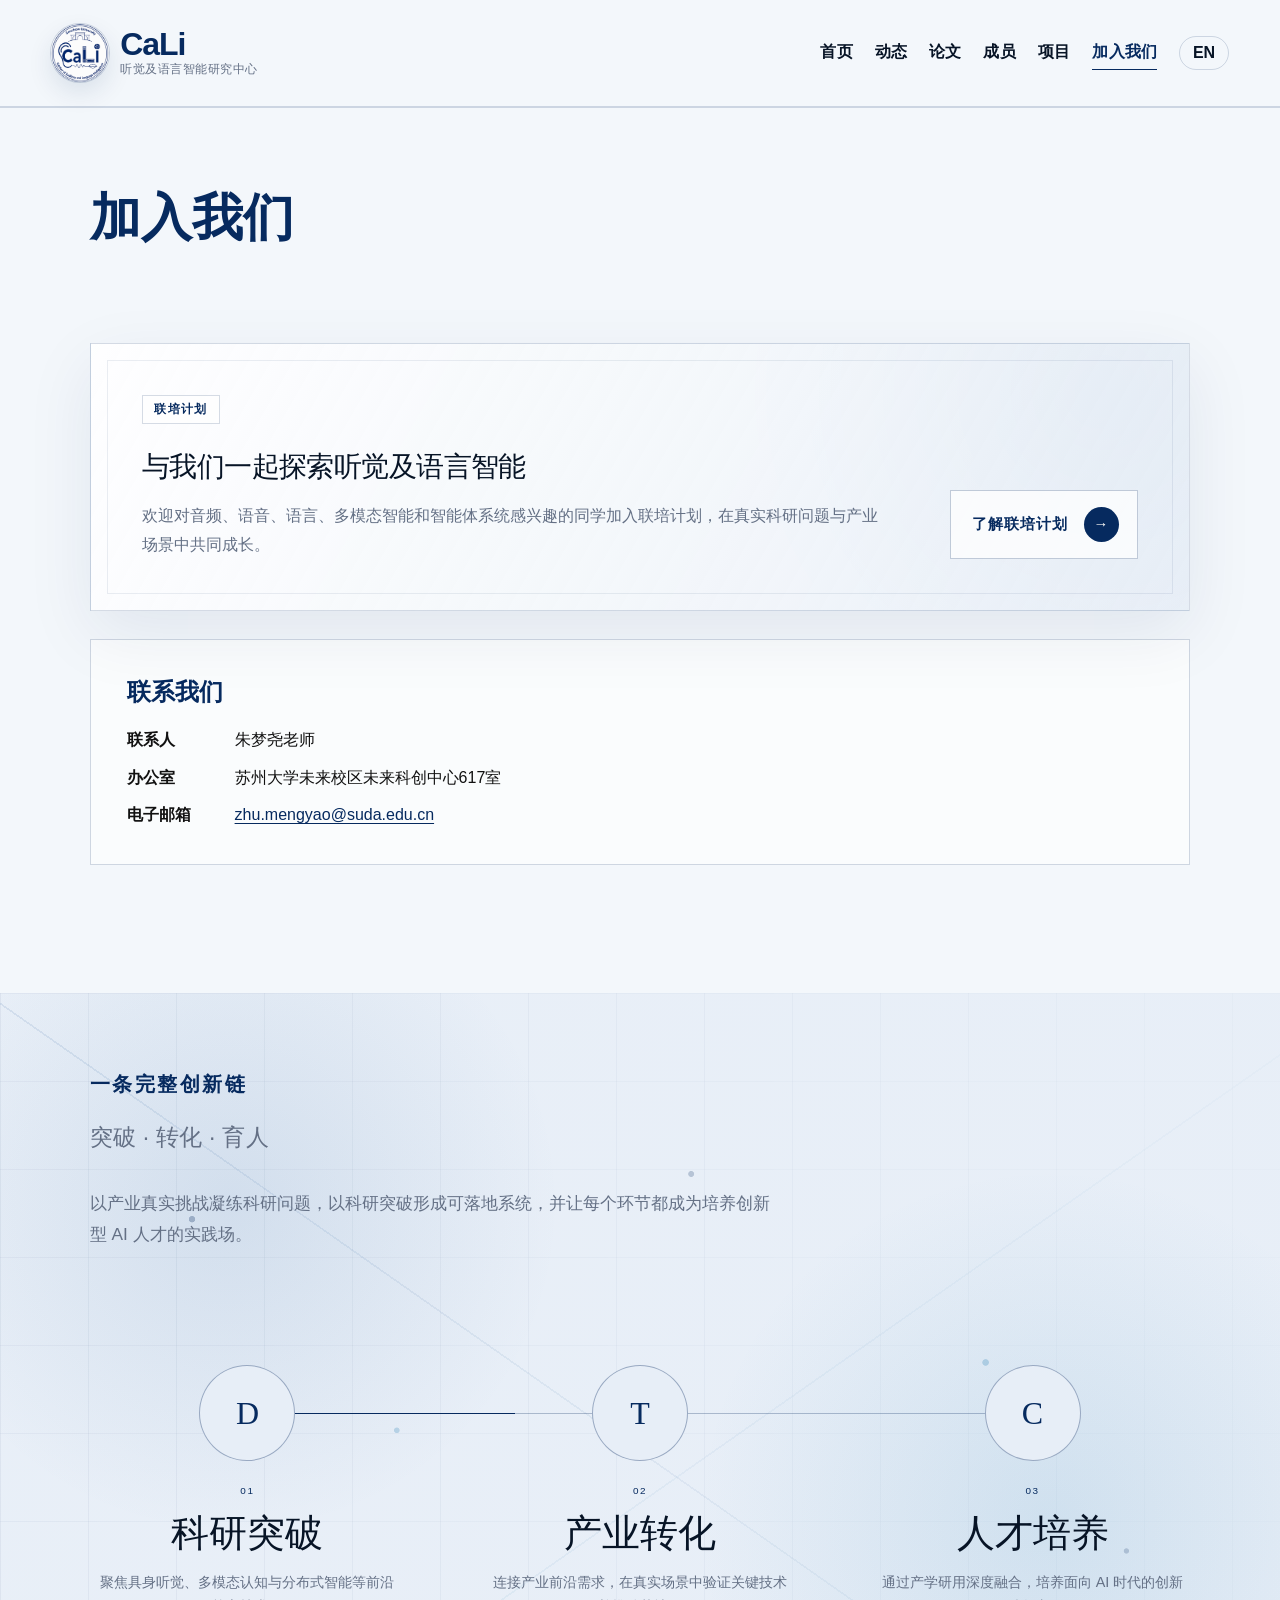
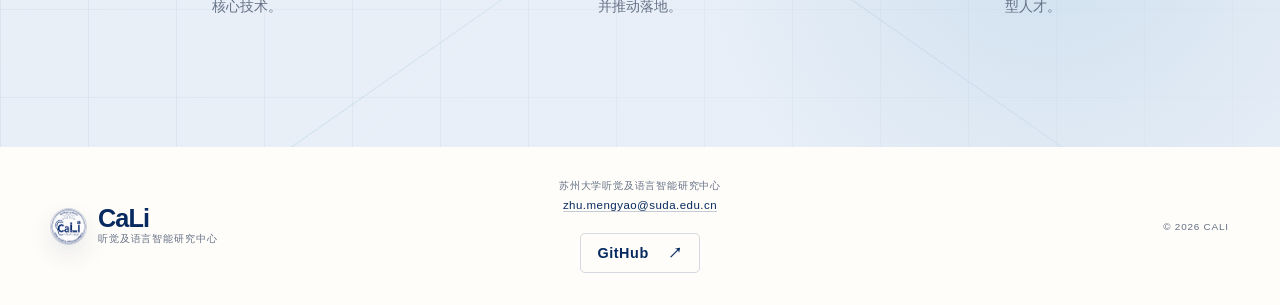
==== commit 17def50a: "update talks and members" ====
--- a/join.html
+++ b/join.html
@@ -15,8 +15,8 @@
     />
     <title>加入我们 | CaLi</title>
     <link rel="icon" type="image/png" href="assets/cali-center-logo-20260702.png" />
-    <link rel="stylesheet" href="styles.css?v=20261102-join-aligned" />
-    <script src="script.js?v=20261102-papers-page" defer></script>
+    <link rel="stylesheet" href="styles.css?v=20261124-join-contact-v2" />
+    <script src="script.js?v=20261124-join-contact" defer></script>
   </head>
   <body class="content-page">
     <a class="skip-link" href="#main">Skip to content</a>
@@ -60,6 +60,14 @@
             <i aria-hidden="true">→</i>
           </a>
         </div>
+        <section class="join-contact" aria-labelledby="join-contact-title">
+          <h2 id="join-contact-title" data-i18n="join.contact.title">联系我们</h2>
+          <dl>
+            <div><dt data-i18n="join.contact.personLabel">联系人</dt><dd data-i18n="join.contact.person">朱梦尧老师</dd></div>
+            <div><dt data-i18n="join.contact.officeLabel">办公室</dt><dd data-i18n="join.contact.office">苏州大学未来校区未来科创中心617室</dd></div>
+            <div><dt data-i18n="join.contact.emailLabel">电子邮箱</dt><dd><a href="mailto:zhu.mengyao@suda.edu.cn">zhu.mengyao@suda.edu.cn</a></dd></div>
+          </dl>
+        </section>
       </section>
     <section class="approach section" id="approach">
         <div class="approach-intro join-approach-intro">
--- a/styles.css
+++ b/styles.css
@@ -1229,6 +1229,22 @@
   letter-spacing: 0.13em;
 }
 
+.join-contact {
+  margin-top: 28px;
+  padding: clamp(20px, 3vw, 36px);
+  border: 1px solid rgba(6, 42, 95, 0.18);
+  background: rgba(255, 255, 255, 0.65);
+}
+.join-contact h2 { margin: 0 0 18px; font-size: 24px; color: #062a5f; }
+.join-contact dl { margin: 0; color: #111; }
+.join-contact dl > div { display: grid; grid-template-columns: 6em minmax(0, 1fr); gap: 12px; margin-top: 10px; line-height: 1.7; }
+.join-contact dt { font-weight: 600; }
+.join-contact dd { margin: 0; overflow-wrap: anywhere; }
+.join-contact a { color: #062a5f; text-decoration: underline; text-underline-offset: 3px; }
+@media (max-width: 480px) {
+  .join-contact dl > div { grid-template-columns: 1fr; gap: 2px; margin-top: 14px; }
+}
+
 .join-card {
   position: relative;
   display: grid;
@@ -1274,6 +1290,13 @@
   font-weight: 500;
   letter-spacing: -0.055em;
   line-height: 1.06;
+}
+
+#partners .join-card h3 {
+  max-width: 100%;
+  font-size: clamp(1.5rem, 2.2vw, 2.25rem);
+  line-height: 1.35;
+  letter-spacing: -0.02em;
 }
 
 .join-card p {
@@ -2638,8 +2661,8 @@
 .members-page .team-bio { font-family: var(--sans); color: #000; font-size: 1rem; line-height: 1.8; }
 .members-page .team-links { font-size: .9rem; margin-top: .6rem !important; }
 .members-page .student-group { margin-top: 2.5rem; padding-top: 0; border-top: 0; }
-.members-page .student-grid { grid-template-columns: repeat(3,minmax(0,1fr)); gap: 1rem; }
-.members-page .student-card { display: flex; flex-direction: column; align-items: center; text-align: center; gap: .8rem; padding: 1.3rem 1rem; background: #fff; border-radius: .65rem; }
+.members-page .student-grid { grid-template-columns: repeat(4,minmax(0,1fr)); gap: .8rem; }
+.members-page .student-card { display: flex; flex-direction: column; align-items: center; text-align: center; gap: .6rem; padding: 1rem .75rem; background: #fff; border-radius: .65rem; }
 .members-page .student-monogram { flex: auto; width: 5rem; height: 5rem; border-radius: .5rem; background: var(--paper); font-size: 1.8rem; }
 .members-page .student-card h4 { color: var(--suda); font-family: var(--sans); font-size: 1.15rem; margin-bottom: .25rem; }
 .members-page .student-year { margin: 0; color: #000; font: .95rem/1.5 var(--sans); }
@@ -2656,11 +2679,12 @@
  .members-page .team-bio { font-size: 1rem; }
 }
 
-/* Shared temporary student portrait, replace with individual photos later. */
+/* Compact portraits preserve the complete photo within a uniform frame. */
 .members-page .student-avatar {
   display: block;
-  width: 7rem;
-  height: 7rem;
+  width: 8rem;
+  height: 10rem;
+  max-width: 100%;
   object-fit: contain;
   background: #fff;
   border-radius: .5rem;
@@ -2672,3 +2696,78 @@
 
 /* Align the innovation-chain introduction with the page content. */
 .approach .join-approach-intro { display: block; }
+
+/* English hero motto: continuous text with natural wrapping. */
+html[lang="en"] .home-page .hero h1 {
+  max-width: none;
+  white-space: normal;
+}
+html[lang="en"] .home-page .hero h1 span,
+html[lang="en"] .home-page .hero h1 em {
+  display: inline;
+}
+html[lang="en"] .home-page .hero h1 em {
+  margin-left: .25em;
+}
+
+/* English center name uses the available hero column, not the old 44rem cap. */
+html[lang="en"] .home-page .hero .hero-center-name {
+  max-width: none;
+  letter-spacing: .025em;
+  font-size: clamp(1rem, 1.15vw, 1.2rem);
+}
+/* Equal metadata columns keep every news divider and body aligned. */
+@media (min-width: 641px) {
+  html[lang="en"] .news .news-item {
+    grid-template-columns: 15rem minmax(0, 1fr);
+  }
+  html[lang="en"] .news .news-meta {
+    display: grid;
+    grid-template-columns: 6rem minmax(0, 1fr);
+    align-content: start;
+    gap: .75rem;
+  }
+  html[lang="en"] .news .news-meta .news-category {
+    white-space: normal;
+  }
+}
+
+/* Let the English research motto use the full heading column. */
+html[lang="en"] .home-page .research .section-heading h2 {
+  max-width: none;
+}
+
+@media (min-width: 601px) and (max-width: 1100px) {
+  .members-page .student-grid { grid-template-columns: repeat(3,minmax(0,1fr)); }
+}
+
+/* Match faculty portrait dimensions on narrow screens too. */
+@media (max-width: 600px) {
+  .members-page .student-avatar { width: 6rem; height: 7.5rem; }
+}
+
+/* Fill the portrait frame for Manman Li’s square source image. */
+.members-page .student-avatar[src="assets/students/li-manman.jpg"] {
+  object-fit: cover;
+  object-position: center;
+}
+
+/* Conference news article: readable text, responsive figures and file links. */
+.event-detail { max-width: 1120px; margin: 0 auto; padding: 2.5rem 1.5rem 4rem; color: #000; font-family: var(--sans); }
+.event-back { display: inline-block; color: var(--suda); margin-bottom: 1.5rem; }
+.event-date, .event-note, .event-detail figcaption { color: var(--muted); font-size: .9rem; }
+.event-header h1 { color: var(--suda); font: 700 clamp(1.5rem, 3vw, 2.3rem)/1.45 var(--sans); margin: .6rem 0 1rem; overflow-wrap: break-word; }
+.event-lead { font-size: 1.05rem; line-height: 1.85; margin-bottom: 1.5rem; }
+.event-detail section { margin: 2rem 0; }
+.event-detail h2 { color: var(--suda); font: 700 1.4rem/1.5 var(--sans); margin-bottom: .8rem; }
+.event-detail figure { margin: 0 0 1rem; }
+.event-detail figure img { display: block; width: 100%; height: auto; border: 1px solid var(--line); border-radius: .4rem; }
+.event-detail figcaption { margin-top: .5rem; line-height: 1.5; }
+.event-gallery { display: grid; grid-template-columns: repeat(2,minmax(0,1fr)); gap: 1rem; }
+.event-report { padding: 1rem 0; border-bottom: 1px solid var(--line); }
+.event-speaker { color: var(--muted); margin: 0 0 .3rem; }
+.event-report h3 { font: 600 1.1rem/1.55 var(--sans); color: var(--suda); margin: 0 0 .6rem; }
+.event-links { display: flex; flex-wrap: wrap; gap: .5rem 1.5rem; font-size: .95rem; }
+.event-links a { color: var(--suda); text-decoration: underline; text-underline-offset: .2em; }
+.event-links > span { color: var(--muted); }
+@media(max-width: 700px) { .event-gallery { grid-template-columns: 1fr; } .event-detail { padding: 1.5rem 1.1rem 2.5rem; } }
